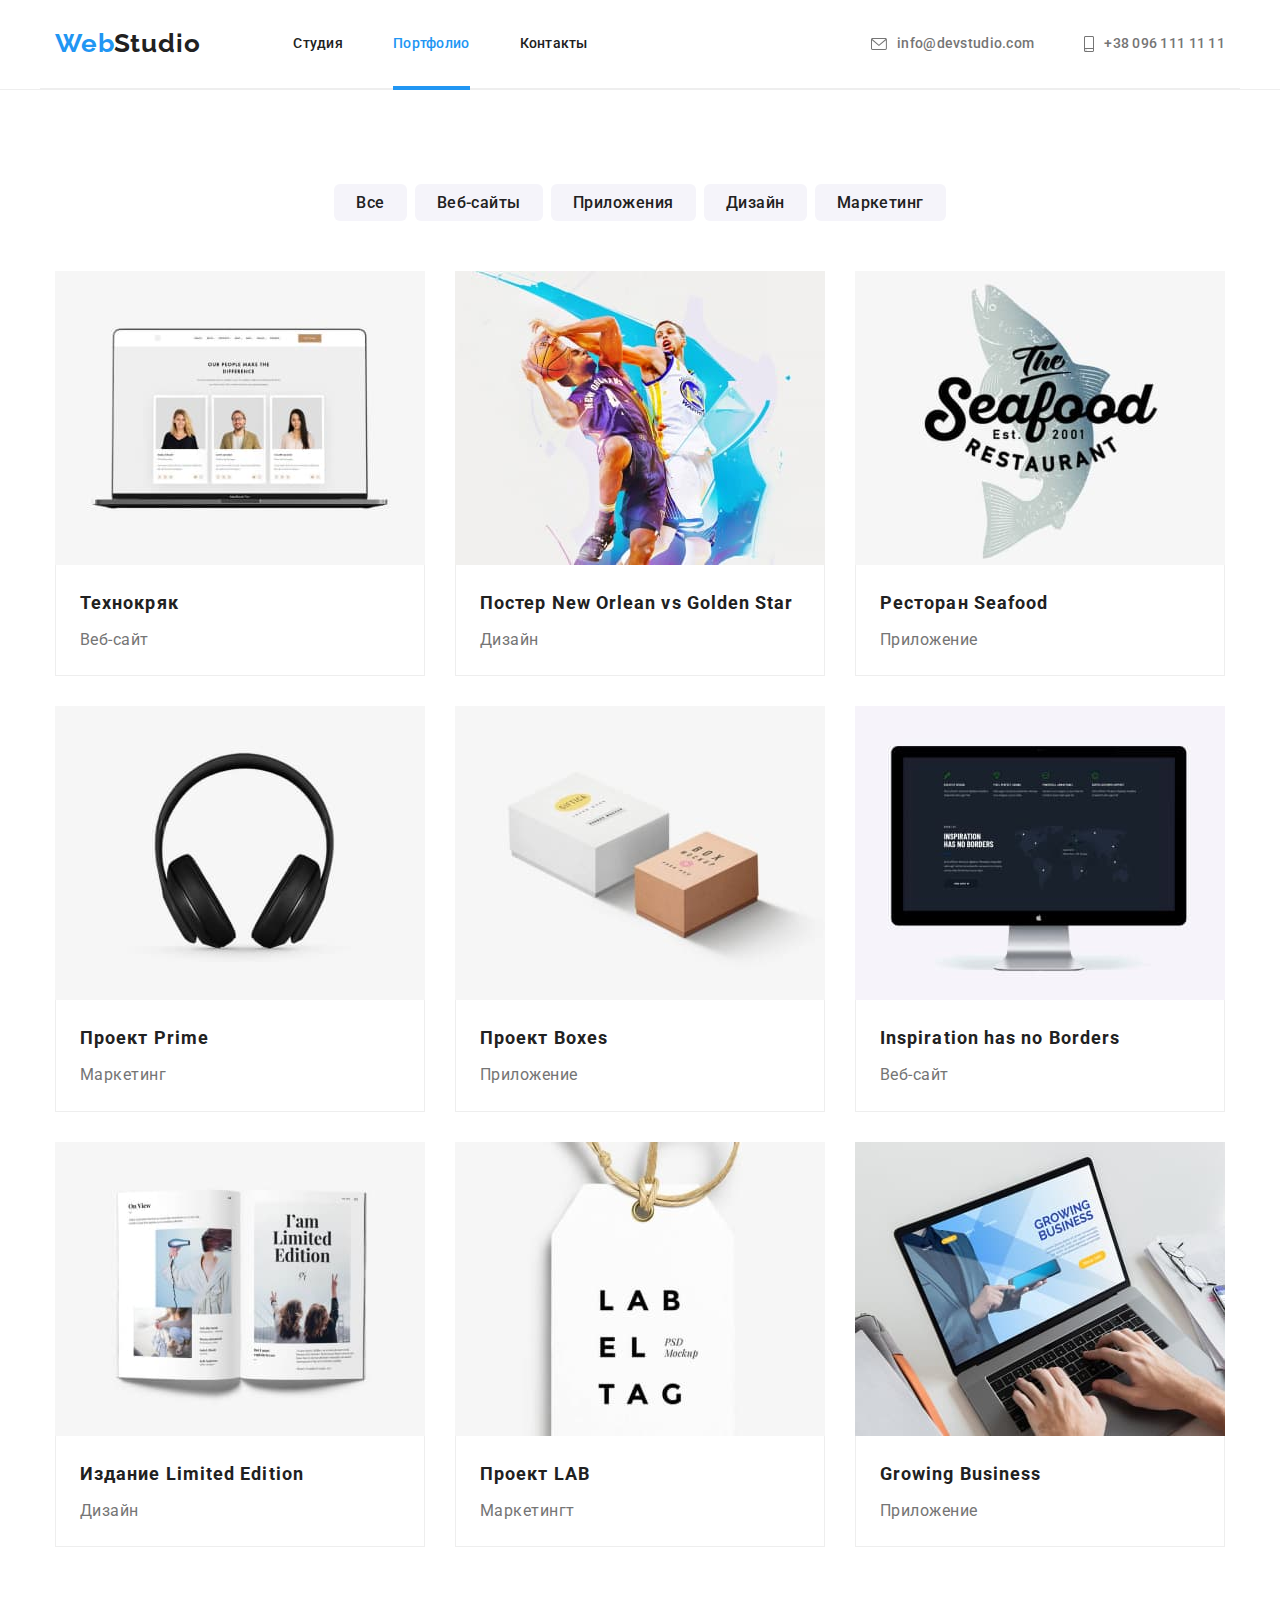
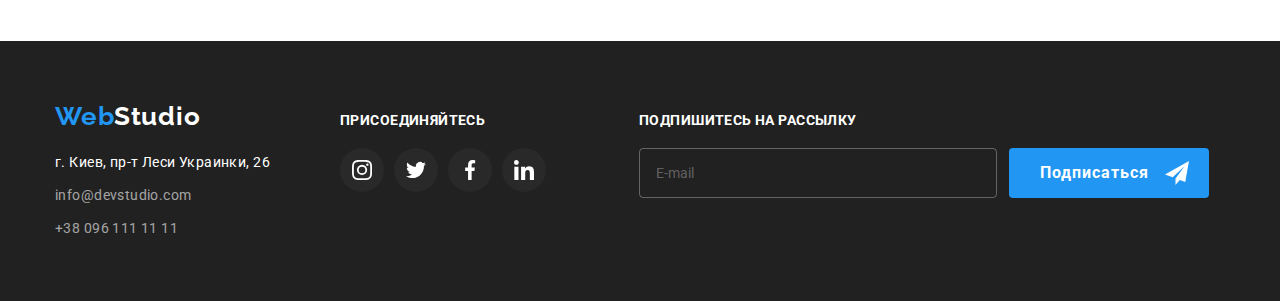
==== portfolio.html @ 161fe7e8 "Копия" ====
<!DOCTYPE html>
<html lang="ru">

<head>
    <meta charset="UTF-8" />
    <meta http-equiv="X-UA-Compatible" content="IE=edge" />
    <meta name="viewport" content="width=device-width, initial-scale=1.0" />
    <title>homework#6</title>
    <link rel="stylesheet"
        href="https://fonts.googleapis.com/css2?family=Raleway:wght@700&family=Roboto:wght@400;500;700;900&display=swap" />
    <link rel="stylesheet"
        href="https://cdnjs.cloudflare.com/ajax/libs/modern-normalize/1.1.0/modern-normalize.min.css" />
    <link rel="stylesheet" href="./css/style.css" />
</head>

<body class="page">
    <!-- Шапка -->
    <header class="header">
        <div class="container header">
            <nav class="site-nav">
                <a class="logo" href="">
                    <span class="logo-accent">Web</span>
                    <span class="logo-black">Studio</span>
                </a>

                <ul class="link-list">
                    <li><a class="link" href="./index.html">Студия</a></li>
                    <li>
                        <a id="portfolio" class="link" href="./portfolio.html">Портфолио</a>
                    </li>
                    <li><a class="link" href="./index.html">Контакты</a></li>
                </ul>
            </nav>
            <ul class="contact">
                <li>
                    <a class="contact-link icon-envelope" href="mailto:info@devstudio.com">
                        <svg class="envelope">
                            <use href="./images/icons.svg#envelope"></use>
                        </svg>
                        <span>info@devstudio.com</span></a>
                </li>
                <li>
                    <a class="contact-link icon-smartphone" href="tel:+380961111111">
                        <svg class="smartphone">
                            <use href="./images/icons.svg#smartphone"></use>
                        </svg>
                        <span>+38 096 111 11 11</span></a>
                </li>
            </ul>
        </div>
    </header>

    <main>
        <section class="section-project">
            <div class="container">
                <h1 class="section-title hidden">Фильтр</h1>
                <ul class="buttons-filter">
                    <li>
                        <button class="buttons" type="button">Все</button>
                    </li>
                    <li>
                        <button class="buttons" type="button">Веб-сайты</button>
                    </li>
                    <li>
                        <button class="buttons" type="button">Приложения</button>
                    </li>
                    <li>
                        <button class="buttons" type="button">Дизайн</button>
                    </li>
                    <li>
                        <button class="buttons" type="button">Маркетинг</button>
                    </li>
                </ul>

                <h1 class="section-title hidden">Наши работы</h1>
                <ul class="project-list">
                    <li class="project-card">
                        <a class="project-link" href="./index.html">
                            <div class="project-description">
                                <img src="./images/portfolio1.jpg" alt="Ноутбук с загруженным веб-сайтом" width="370"
                                    height="294" />
                                <p class="description">
                                    Ресурс предлагает комплексные предложения с разным уровнем
                                    функционала и сервисов. Все это позволит посетителю получить
                                    исчерпывающие сведения о компании или частном лице.
                                </p>
                            </div>
                            <div class="text-box">
                                <h2 class="project-name">Технокряк</h2>
                                <p class="project-direction">Веб-сайт</p>
                            </div>
                        </a>
                    </li>
                    <li class="project-card">
                        <a class="project-link" href="./index.html">
                            <div class="project-description">
                                <img src="./images/portfolio2.jpg" alt="Ноутбук с загруженным веб-сайтом" width="370"
                                    height="294" />
                                <p class="description">
                                    Ресурс предлагает комплексные предложения с разным уровнем
                                    функционала и сервисов. Все это позволит посетителю получить
                                    исчерпывающие сведения о компании или частном лице.
                                </p>
                            </div>
                            <div class="text-box">
                                <h2 class="project-name">Постер New Orlean vs Golden Star</h2>
                                <p class="project-direction">Дизайн</p>
                            </div>
                        </a>
                    </li>
                    <li class="project-card">
                        <a class="project-link" href="./index.html">
                            <div class="project-description">
                                <img src="./images/portfolio3.jpg" alt="Ноутбук с загруженным веб-сайтом" width="370"
                                    height="294" />
                                <p class="description">
                                    Ресурс предлагает комплексные предложения с разным уровнем
                                    функционала и сервисов. Все это позволит посетителю получить
                                    исчерпывающие сведения о компании или частном лице.
                                </p>
                            </div>
                            <div class="text-box">
                                <h2 class="project-name">Ресторан Seafood</h2>
                                <p class="project-direction">Приложение</p>
                            </div>
                        </a>
                    </li>
                    <li class="project-card">
                        <a class="project-link" href="./index.html">
                            <div class="project-description">
                                <img src="./images/portfolio4.jpg" alt="Ноутбук с загруженным веб-сайтом" width="370"
                                    height="294" />
                                <p class="description">
                                    Ресурс предлагает комплексные предложения с разным уровнем
                                    функционала и сервисов. Все это позволит посетителю получить
                                    исчерпывающие сведения о компании или частном лице.
                                </p>
                            </div>
                            <div class="text-box">
                                <h2 class="project-name">Проект Prime</h2>
                                <p class="project-direction">Маркетинг</p>
                            </div>
                        </a>
                    </li>
                    <li class="project-card">
                        <a class="project-link" href="./index.html">
                            <div class="project-description">
                                <img src="./images/portfolio5.jpg" alt="Ноутбук с загруженным веб-сайтом" width="370"
                                    height="294" />
                                <p class="description">
                                    Ресурс предлагает комплексные предложения с разным уровнем
                                    функционала и сервисов. Все это позволит посетителю получить
                                    исчерпывающие сведения о компании или частном лице.
                                </p>
                            </div>
                            <div class="text-box">
                                <h2 class="project-name">Проект Boxes</h2>
                                <p class="project-direction">Приложение</p>
                            </div>
                        </a>
                    </li>
                    <li class="project-card">
                        <a class="project-link" href="./index.html">
                            <div class="project-description">
                                <img src="./images/portfolio6.jpg" alt="Ноутбук с загруженным веб-сайтом" width="370"
                                    height="294" />
                                <p class="description">
                                    Ресурс предлагает комплексные предложения с разным уровнем
                                    функционала и сервисов. Все это позволит посетителю получить
                                    исчерпывающие сведения о компании или частном лице.
                                </p>
                            </div>
                            <div class="text-box">
                                <h2 class="project-name">Inspiration has no Borders</h2>
                                <p class="project-direction">Веб-сайт</p>
                            </div>
                        </a>
                    </li>
                    <li class="project-card">
                        <a class="project-link" href="./index.html">
                            <div class="project-description">
                                <img src="./images/portfolio7.jpg" alt="Ноутбук с загруженным веб-сайтом" width="370"
                                    height="294" />
                                <p class="description">
                                    Ресурс предлагает комплексные предложения с разным уровнем
                                    функционала и сервисов. Все это позволит посетителю получить
                                    исчерпывающие сведения о компании или частном лице.
                                </p>
                            </div>
                            <div class="text-box">
                                <h2 class="project-name">Издание Limited Edition</h2>
                                <p class="project-direction">Дизайн</p>
                            </div>
                        </a>
                    </li>
                    <li class="project-card">
                        <a class="project-link" href="./index.html">
                            <div class="project-description">
                                <img src="./images/portfolio8.jpg" alt="Ноутбук с загруженным веб-сайтом" width="370"
                                    height="294" />
                                <p class="description">
                                    Ресурс предлагает комплексные предложения с разным уровнем
                                    функционала и сервисов. Все это позволит посетителю получить
                                    исчерпывающие сведения о компании или частном лице.
                                </p>
                            </div>
                            <div class="text-box">
                                <h2 class="project-name">Проект LAB</h2>
                                <p class="project-direction">Маркетингт</p>
                            </div>
                        </a>
                    </li>
                    <li class="project-card">
                        <a class="project-link" href="./index.html">
                            <div class="project-description">
                                <img src="./images/portfolio9.jpg" alt="Ноутбук с загруженным веб-сайтом" width="370"
                                    height="294" />
                                <p class="description">
                                    Ресурс предлагает комплексные предложения с разным уровнем
                                    функционала и сервисов. Все это позволит посетителю получить
                                    исчерпывающие сведения о компании или частном лице.
                                </p>
                            </div>
                            <div class="text-box">
                                <h2 class="project-name">Growing Business</h2>
                                <p class="project-direction">Приложение</p>
                            </div>
                        </a>
                    </li>
                </ul>
            </div>
        </section>
    </main>

    <!-- Footer -->
    <footer class="page-footer">
        <div class="container footer">
            <div class="address-footer">
                <a class="logo-footer" href="">
                    <span class="logo-accent">Web</span>
                    <span class="logo-white">Studio</span>
                </a>

                <address>
                    <ul class="adress-list">
                        <li>
                            <a class="text-info" href="" rel="noopener noreferrer" target="_blank">г. Киев, пр-т Леси
                                Украинки, 26</a>
                        </li>
                        <li>
                            <a class="info" href="mailto:info@devstudio.com">info@devstudio.com</a>
                        </li>
                        <li>
                            <a class="info" href="tel:+380961111111">+38 096 111 11 11</a>
                        </li>
                    </ul>
                </address>
            </div>

            <div class="social-footer">
                <h3 class="title">ПРИСОЕДИНЯЙТЕСЬ</h3>
                <ul class="social-links">
                    <li>
                        <a class="link-icon" href="">
                            <svg class="instagram-footer" width="20px" height="20px">
                                <use href="./images/icons.svg#instagram"></use>
                            </svg>
                        </a>
                    </li>
                    <li>
                        <a class="link-icon" href="">
                            <svg class="twitter-footer" width="20px" height="20px">
                                <use href="./images/icons.svg#twitter"></use>
                            </svg>
                        </a>
                    </li>
                    <li>
                        <a class="link-icon" href="">
                            <svg class="facebook-footer" width="20px" height="20px">
                                <use href="./images/icons.svg#facebook"></use>
                            </svg>
                        </a>
                    </li>
                    <li>
                        <a class="link-icon" href="">
                            <svg class="linkedin-footer" width="20px" height="20px">
                                <use href="./images/icons.svg#linkedin"></use>
                            </svg>
                        </a>
                    </li>
                </ul>
            </div>
            <form class="subscribe">
                <p class="title">ПОДПИШИТЕСЬ НА РАССЫЛКУ</p>
                <div class="subscribe-field" role="group">
                    <input class="subscribe-email" type="email" name="subscribe" placeholder="E-mail" />
                    <button class="send" type="submit">
                        <span class="send-text">Подписаться</span>
                        <svg class="send-icon" width="24px" height="24px">
                            <use href="./images/icons.svg#icon-send"></use>
                        </svg>
                    </button>
                </div>
            </form>
        </div>
    </footer>
</body>

</html>
---- css/style.css ----
:root {
    --title-text-color: #212121;
    --primari-text-color: #757575;
    --primari-white-color: #ffffff;
    --accent-color: #2196f3;
    --header-bgrcolor: #ececec;
    --hero-bgrcolor: #2f303a;
    --staff-bdrcolor: #f5f4fa;
    --contact-footer: #ffffff99;
    --bg-icon-footer: #ffffff0a;
    --hover-button: #188ce8;
    --border-box: #eeeeee;
    --bg-icon: #afb1b8;
    --bg-overflay: #2196f3e5;
    --form-color: #75757580;
    --modal__input--br: #21212133;
    --br-email-footer: #ffffff4d;
    --timing-function: cubic-bezier(0.4, 0, 0.2, 1);
}

.page {
    background-color: var(--primari-white-color);
    color: var(--primari-text-color);

    font-family: Roboto, sans-serif;
    font-weight: 400;
    font-size: 14px;
    line-height: 1.17;
    letter-spacing: 0.03em;
}

ul {
    list-style: none;
    padding-left: 0px;
    margin-top: 0px;
    margin-bottom: 0px;
}

p {
    margin-top: 0px;
    margin-bottom: 0px;
}

img {
    display: block;
}

/* Header */
.header {
    border-bottom: 1px solid var(--border-box);
}

.container {
    width: 1200px;
    padding-left: 15px;
    padding-right: 15px;
    margin-left: auto;
    margin-right: auto;
}

/* Site-nav */
.logo-accent {
    margin-right: -4px;
    color: var(--accent-color);
}

.logo-black {
    color: var(--title-text-color);
}

.logo-white {
    color: var(--primari-white-color);
}

.logo-accent,
.logo-black,
.logo-white {
    font-family: Raleway, sans-serif;
    font-weight: 700;
    font-size: 26px;
    line-height: 1.17;
    letter-spacing: 0.03em;
}

.logo {
    display: inline-block;
}

.container.header {
    display: flex;
    align-items: center;
}

.site-nav {
    display: flex;
    align-items: center;
}

.link-list,
.contact {
    display: flex;
    margin: 0px;
    padding: 0px;
}

.link-list {
    margin-left: 93px;
}

.link-list .link,
.contact .contact-link {
    display: inline-flex;
    padding-top: 32px;
    padding-bottom: 32px;
}

.link-list .link {
    color: var(--title-text-color);

    transition: color 250ms var(--timing-function);
}

.link-list li+li {
    margin-left: 50px;
}

.link-list .link:hover,
.link-list .link:focus {
    color: var(--accent-color);
}

.link {
    position: relative;
}

.link::after {
    content: "";

    position: absolute;
    left: 0px;
    bottom: -2px;

    display: block;
    width: 100%;
    height: 4px;
    background-color: var(--accent-color);
    opacity: 0;
}

#studio {
    color: var(--accent-color);
}

#studio::after {
    opacity: 1;
}

#portfolio {
    color: var(--accent-color);
}

#portfolio::after {
    opacity: 1;
}

/* Contact */

.site-nav,
.contact {
    font-weight: 500;
    font-size: 14px;
    line-height: 1.7;
    letter-spacing: 0.02em;
}

.contact li+li {
    margin-left: 50px;
}

.contact {
    margin-left: auto;
}

.contact-link {
    display: inline-flex;
    align-items: center;
    color: var(--primari-text-color);

    transition: color 250ms var(--timing-function);
}

.contact-link:hover,
.contact-link:focus {
    color: var(--accent-color);
}

.envelope {
    width: 16px;
    height: 12px;
    margin-right: 10px;
    fill: var(--primari-text-color);

    transition: fill 250ms var(--timing-function);
}

.icon-envelope:hover .envelope,
.icon-envelope:focus .envelope {
    fill: var(--accent-color);
}

.smartphone {
    width: 10px;
    height: 16px;
    margin-right: 10px;
    fill: var(--primari-text-color);

    transition: fill 250ms var(--timing-function);
}

.icon-smartphone:hover .smartphone,
.icon-smartphone:focus .smartphone {
    fill: var(--accent-color);
}

a {
    text-decoration: none;
}

/* Hero */
.hero {
    padding-top: 200px;
    padding-bottom: 200px;
    text-align: center;
    margin-left: auto;
    margin-right: auto;
    max-width: 1600px;
    background-image: linear-gradient(to right,
            rgba(47, 48, 58, 0.4),
            rgba(47, 48, 58, 0.4)),
        url(../images/hero-icon.jpg);
    background-color: var(--hero-bgrcolor);
}

.hero-title {
    color: var(--primari-white-color);
    font-weight: 900;
    font-size: 44px;
    line-height: 1.37;
    letter-spacing: 0.06em;
    width: 696px;
    margin: 0px auto 30px auto;
}

.button {
    width: 200px;
    height: 50px;

    color: var(--primari-white-color);
    background-color: var(--accent-color);

    font-weight: 700;
    font-size: 16px;
    line-height: 1.88;
    letter-spacing: 0.06em;
    cursor: pointer;
    text-align: center;

    transition: background-color 2500ms var(--timing-function);
}

.button:hover,
.button:focus {
    background-color: var(--hover-button);
}

/* Section */
.work-list {
    padding-left: 0px;
}

h2 {
    font-weight: 700;
    font-size: 36px;
    text-align: center;
}

/* Features */
.section.features,
.section-project {
    padding-top: 94px;
    padding-bottom: 94px;
}

.section-title {
    color: var(--title-text-color);
    margin-top: 0px;
    margin-bottom: 50px;
    text-align: center;
}

.section-title.hidden {
    position: absolute;
    width: 1px;
    height: 1px;
    margin: -1px;
    border: 0;
    padding: 0;
    white-space: nowrap;
    clip-path: inset(100%);
    clip: rect(0 0 0 0);
    overflow: hidden;
}

.features-list {
    display: flex;
    margin-top: 0px;
}

.features-list li {
    width: 270px;
}

.features-list li:not(:nth-last-child(1)) {
    margin-right: 30px;
}

.features-list .title {
    color: var(--title-text-color);
    font-size: 14px;
    font-weight: 700;
    margin-top: 0px;
    margin-bottom: 10px;
}

.features-list p {
    line-height: 1.71;
}

.features-icons {
    display: inline-flex;
    justify-content: center;
    align-items: center;
    width: 270px;
    height: 120px;
    margin-bottom: 30px;
    border: none;
    background-color: var(--staff-bdrcolor);
}

/* Work */
.section.work {
    padding-bottom: 94px;
}

.work-list li {
    display: inline-block;
    margin-right: -3px;
}

.work-list li+li {
    margin-left: 30px;
}

.work-box {
    position: relative;
}

.work-text {
    position: absolute;
    bottom: 0;
    display: flex;
    justify-content: center;
    align-items: center;
    width: 100%;
    height: 70px;

    font-weight: 700;
    color: var(--primari-white-color);
    background: #2f303acc;
}

/* Staff */
.section.staff {
    padding-top: 94px;
    padding-bottom: 94px;

    background-color: var(--staff-bdrcolor);
}

.staff-name {
    display: flex;
    padding-left: 0px;
    margin-top: 0px;
    margin-bottom: 0px;
}

.staff-persons {
    background-color: var(--primari-white-color);
    box-shadow: 0px 1px 3px #00000033, 0px 1px 1px #00000024,
        0px 2px 1px #0000001f;
}

.staff-persons:not(:first-child) {
    margin-left: 30px;
}

.staff-box {
    padding: 30px 32px;
}

.staff-box .name {
    color: var(--title-text-color);
    font-weight: 500;
    font-size: 16px;
    margin-top: 0px;
    margin-bottom: 10px;
    text-align: center;
}

.staff-name .position {
    font-size: 16px;
    text-align: center;
    margin-bottom: 16px;
}

.social-team {
    display: inline-flex;
    justify-content: center;
}

.social-team li+li {
    margin-left: 10px;
}

.person-link {
    display: inline-flex;
    justify-content: center;
    align-items: center;
    width: 44px;
    height: 44px;
    background-color: var(--primari-white-color);
    border-radius: 50%;

    transition: background-color 250ms var(--timing-function);
}

.person-link:hover,
.person-link:focus {
    background-color: var(--accent-color);
}

.instagram,
.twitter,
.facebook,
.linkedin {
    fill: var(--bg-icon);
    transition: fill 250ms var(--timing-function);
}

.person-link:hover .instagram,
.person-link:focus .instagram,
.person-link:hover .twitter,
.person-link:focus .twitter,
.person-link:hover .facebook,
.person-link:focus .facebook,
.person-link:hover .linkedin,
.person-link:focus .linkedin {
    fill: var(--primari-white-color);
}

/* Clients */
.section.clients {
    padding: 94px 0px;
}

.clients-icons li+li {
    margin-left: 30px;
}

.clients-icons li {
    display: inline-flex;
}

.client-link {
    display: flex;
    justify-content: center;
    align-items: center;
    width: 170px;
    height: 92px;
    border: 1px solid var(--bg-icon);
    margin-right: -4px;
    border-radius: 4px;

    transition: border 250ms var(--timing-function);
}

.client-link:hover,
.client-link:focus {
    border: 1px solid var(--accent-color);
}

.logo {
    fill: var(--bg-icon);

    transition: fill 250ms var(--timing-function);
}

.client-link:hover .logo,
.client-link:focus .logo {
    fill: var(--accent-color);
}

/* Footer */

.page-footer {
    padding-top: 60px;
    padding-bottom: 60px;

    background-color: var(--title-text-color);
}

.container.footer {
    display: flex;
    align-items: baseline;
}

.logo-footer {
    display: block;
    margin-bottom: 20px;
}

.adress-list {
    padding-left: 0px;
}

.adress-list li+li {
    margin-top: 9px;
}

.adress-list .text-info {
    color: var(--primari-white-color);
    font-style: normal;
    line-height: 1.71;
}

.adress-list .info {
    color: var(--contact-footer);
    font-style: normal;
    line-height: 1.71;

    transition: color 250ms var(--timing-function);
}

.adress-list .info:hover,
.adress-list .info:focus {
    color: var(--accent-color);
}

.social-footer .title {
    color: var(--primari-white-color);
    font-weight: 700;
    font-size: 14px;
    margin-top: 0px;
    margin-bottom: 20px;
}

.social-footer {
    margin-left: 70px;
}

.social-links {
    display: inline-flex;
    justify-content: center;
}

.social-links li+li {
    margin-left: 10px;
}

.link-icon {
    display: inline-flex;
    justify-content: center;
    align-items: center;
    width: 44px;
    height: 44px;
    background-color: var(--bg-icon-footer);
    border-radius: 50%;

    transition: background-color 250ms var(--timing-function);
}

.link-icon:hover,
.link-icon:focus {
    background-color: var(--accent-color);
}

.instagram-footer,
.twitter-footer,
.facebook-footer,
.linkedin-footer {
    fill: var(--primari-white-color);
}

/* Subscribe-footer */
.subscribe {
    display: block;
    width: 570px;
    height: 86px;
    margin-left: 93px;
}

.subscribe .title {
    margin-bottom: 20px;

    color: var(--primari-white-color);
    font-weight: 700;
}

.subscribe-field {
    display: inline-flex;
}

.subscribe-label {
    display: inline-flex;
}

.subscribe-email {
    width: 358px;
    height: 50px;
    padding-left: 16px;

    color: var(--br-email-footer);
    border: 1px solid var(--br-email-footer);
    background-color: transparent;
    border-radius: 4px;
    transition: border 250ms var(--timing-function),
        color 250ms var(--timing-function);
}

.subscribe-email:focus {
    outline: none;
    color: var(--primari-white-color);
    border: 1px solid var(--accent-color);
}

.subscribe-email:-webkit-autofill {
    border: 1px solid var(--br-email-footer);
    -webkit-text-fill-color: var(--br-email-footer);
    -webkit-box-shadow: 0 0 0px 1000px #212121 inset;
    transition: background-color 5000s ease-in-out 0s;
}

.subscribe-email:-webkit-autofill:focus {
    border: 1px solid var(--accent-color);
    -webkit-text-fill-color: var(--primari-white-color);
    caret-color: var(--primari-white-color);
}

.subscribe-email::placeholder {
    color: var(--br-email-footer);
    transition: color 250ms var(--timing-function);
}

.subscribe-email:focus::placeholder {
    color: var(--accent-color);
}

.send {
    position: relative;
    width: 200px;
    height: 50px;
    margin-left: 12px;
    background-color: var(--accent-color);
    border: 2px solid transparent;
    border-radius: 4px;
    transition: border 250ms var(--timing-function);
}

.send:focus {
    outline: none;
    border: 2px solid var(--br-email-footer);
}

.send-text {
    position: absolute;
    top: 50%;
    left: 29px;
    transform: translateY(-50%);
    color: var(--primari-white-color);
    font-weight: 700;
    font-size: 16px;
    line-height: 1.88;
    letter-spacing: 0.06em;
}

.send-icon {
    position: absolute;
    right: 18px;
    top: 50%;
    transform: translateY(-50%);
    margin-left: 10px;
}

/* PORTFOLIO */
/* Filter */

.filter {
    width: 611px;
    height: 54px;
    margin: 94px auto 34px;
}

.project {
    margin-bottom: 94px;
}

.buttons-filter {
    margin: 0px auto 50px;
    display: flex;
    justify-content: center;
}

.buttons-filter li+li {
    margin-left: 8px;
}

.buttons {
    padding: 6px 22px;
    border-radius: 6px;

    color: var(--title-text-color);
    background-color: var(--staff-bdrcolor);
    box-shadow: none;
    font-weight: 500;
    font-size: 16px;
    line-height: 1.6;
    letter-spacing: 0.03em;
    cursor: pointer;
    text-align: center;
    border: none;

    transition: color 250ms var(--timing-function),
        background-color 250ms var(--timing-function),
        box-shadow 250ms var(--timing-function);
}

.buttons:hover,
.buttons:focus {
    color: var(--primari-white-color);
    background-color: var(--accent-color);
    box-shadow: 0px 2px 2px 0px #0000001f, 0px 1px 2px 0px #00000014,
        0px 3px 1px 0px #0000001a;
}

/* Project */
.text-box {
    padding: 20px 24px;
    border-right: 1px solid var(--border-box);
    border-bottom: 1px solid var(--border-box);
    border-left: 1px solid var(--border-box);
}

.project-name {
    color: var(--title-text-color);
    font-weight: 700;
    font-size: 18px;
    line-height: 2;
    vertical-align: top;
    text-align: left;
    letter-spacing: 0.06em;
    margin-top: 0px;
    margin-bottom: 4px;
}

.project-direction {
    font-size: 16px;
    line-height: 1.88;
    text-align: left;
    vertical-align: top;
    letter-spacing: 0.03em;

    color: var(--primari-text-color);
}

.project-list {
    display: flex;
    flex-wrap: wrap;
}

.project-list li:not(:nth-of-type(3n)) {
    margin-right: 30px;
}

.project-list li:not(:nth-last-child(-n + 3)) {
    margin-bottom: 30px;
}

.project-link {
    display: block;
    box-shadow: none;
    transition: box-shadow 250ms var(--timing-function);
}

.project-link:hover,
.project-link:focus {
    box-shadow: 1px 4px 6px 0px #00000029, 0px 4px 4px 0px #0000000f,
        0px 1px 1px 0px #0000001f;
}

/* Overflay */
.project-description {
    position: relative;
    overflow: hidden;
}

.project-description::before {
    content: "";
    position: absolute;
    width: 100%;
    height: 100%;

    transform: translateY(100%);
    transition: transform 250ms var(--timing-function);

    background-color: var(--bg-overflay);
}

.project-link:hover .project-description::before,
.project-link:focus .project-description::before {
    transform: translateY(0);
}

.description {
    position: absolute;
    top: 50%;
    left: 50%;
    transform: translate(-50%, 100%);
    transition: transform 250ms var(--timing-function);

    width: 322px;
    font-size: 18px;
    line-height: 1.56em;
    color: var(--primari-white-color);
}

.project-link:hover .description,
.project-link:focus .description {
    transform: translate(-50%, -50%);
}

/* Modal window */
.backdrop {
    position: fixed;
    top: 0;
    left: 0;
    width: 100%;
    height: 100%;

    background-color: rgba(0, 0, 0, 0.2);
    opacity: 1;
    transition: opacity 250ms var(--timing-function);
}

.backdrop.is-hidden {
    opacity: 0;
    pointer-events: none;
}

.backdrop.is-hidden .modal {
    transform: translate(-50%, -50%) scale(1.1);
}

.modal {
    position: absolute;
    top: 50%;
    left: 50%;
    transform: translate(-50%, -50%) scale(1);
    transition: transform 250ms var(--timing-function),
        scale 250ms var(--timing-function);

    width: 528px;
    height: 581px;

    background-color: #fff;
}

.button-close {
    position: absolute;
    top: 0;
    right: 0;
    width: 30px;
    height: 30px;
    margin-top: 8px;
    margin-right: 8px;
    border: none;
    background-color: #ffffff00;
    fill: var(--title-text-color);
    transition: fill 250ms var(--timing-function);
}

.button-close svg {
    position: absolute;
    bottom: 0;
    left: 0;
}

.button-close:hover {
    fill: var(--accent-color);
}

.form-modal {
    display: block;
    width: 100%;
    height: calc(100%-30px);
    padding: 40px 40px 120px 40px;
}

.title-modal {
    width: 448px;
    margin: 0px 0px 12px 0px;

    font-weight: 700;
    font-size: 20px;
    line-height: 1.15;
    letter-spacing: 0.03em;
    color: var(--title-text-color);
}

.form-label {
    position: relative;
    display: block;
    width: 448px;
    height: 58px;
    margin-bottom: 10px;
}

.form-text {
    position: absolute;
    top: 0;
    left: 0;
    margin-bottom: 10px;

    font-size: 12px;
    letter-spacing: 0.01em;
    text-align: left;
    color: var(--primari-text-color);
}

.form-input {
    position: absolute;
    width: 448px;
    height: 40px;
    left: 0;
    bottom: 0;
    padding-left: 42px;
    border: 1px solid var(--modal__input--br);
    border-radius: 4px;
    color: var(--primari-text-color);
    transition: border 250ms var(--timing-function);
}

.form-input:focus {
    outline: none;
    border: 1px solid var(--accent-color);
}

.form-input:-webkit-autofill {
    border: 1px solid var(--modal__input--br);
    -webkit-text-fill-color: var(--primari-text-color);
    -webkit-box-shadow: 0 0 0px 1000px #fff inset;
    transition: background-color 5000s ease-in-out 0s;
}

.form-input:-webkit-autofill:focus {
    border: 1px solid var(--accent-color);
    caret-color: var(--primari-text-color);
}

.icon-modal {
    position: absolute;
    left: 12px;
    bottom: 11px;
    fill: var(--title-text-color);
    transition: fill 250ms var(--timing-function);
}

.form-input:focus~.icon-modal {
    fill: var(--accent-color);
}

.comment-label {
    position: relative;
    display: block;
    height: 138px;
    width: 448px;
    margin-bottom: 20px;
}

.form-comment {
    position: absolute;
    resize: none;
    left: 0;
    bottom: 0;
    padding: 12px 16px;
    min-width: 448px;
    max-width: 448px;
    max-height: 120px;
    min-height: 120px;
    border: 1px solid #21212133;
    border-radius: 4px;
    transition: border 250ms var(--timing-function);
    color: var(--primari-text-color);
}

.form-comment:focus {
    outline: none;
    border: 1px solid var(--accent-color);
}

.form-comment::placeholder {
    color: var(--form-color);
}

.checkbox-label {
    display: block;
    padding-left: 22px;
    margin-left: 14px;
    line-height: 1.71;
}

.checkbox-input {
    width: 1px;
    height: 1px;
    margin: -1px;
    border: 0;
    padding: 0;
    clip: rect(0 0 0 0);
    overflow: hidden;
}

.checkbox-agreement {
    position: absolute;
    width: 16px;
    height: 15px;
    margin: 4.5px;
    margin-left: -23px;
    border: 2px solid var(--title-text-color);
    border-radius: 4px;
}

.checkbox-input:checked+.checkbox-agreement {
    background-color: var(--accent-color);
    border-color: var(--accent-color);
    background-image: url("data:image/svg+xml;charset=utf8,%3Csvg width='16' height='15' viewBox='0 0 16 15'  xmlns='http://www.w3.org/2000/svg'%3E%3Crect rx='2' fill='none'/%3E%3Cpath d='M3.95703 7.75166L3.88825 7.68604L3.81923 7.75141L2.93123 8.59258L2.85486 8.66492L2.93097 8.73753L6.42671 12.0724L6.49574 12.1382L6.56476 12.0724L10.3169 8.49294L14.069 4.91352L14.1449 4.84116L14.069 4.76881L13.1873 3.92764L13.1183 3.86183L13.0493 3.92761L6.49577 10.1735L3.95703 7.75166Z' fill='white' stroke='white' stroke-width='0.2'/%3E%3C/svg%3E");
    background-size: contain;
    background-origin: border-box;
    transition: box-shadow 250ms var(--timing-function);
}

.checkbox-input:focus+.checkbox-agreement {
    box-shadow: 0 0 0 0.2em var(--bg-icon);
}

.checkbox-condition {
    text-decoration: underline;
    color: var(--accent-color);
    border-radius: 4px;
    transition: box-shadow 250ms var(--timing-function);
}

.checkbox-condition:focus {
    outline: none;
    box-shadow: 0 0 0 0.1em var(--accent-color);
}

.form-button {
    position: absolute;
    bottom: 40px;
    left: 50%;
    transform: translateX(-50%);
    width: 200px;
    height: 50px;

    color: var(--primari-white-color);
    background-color: var(--accent-color);
    font-weight: 700;
    font-size: 16px;
    line-height: 1.88;
    letter-spacing: 0.06em;
    border: none;
    border-radius: 4px;
    transition: box-shadow 250ms var(--timing-function);
}

.form-button:focus {
    outline: none;
    box-shadow: 0 0 0 0.2em var(--bg-icon);
}

/* основной цвет background: #212121; --title-text-color */

/* неактивные контакты, абзац и вторичный  background: #757575; --primari-text-color */

/* основной фон страницы background: #FFFFFF; --primari-white-color */

/* акцент background: #2196F3;--accent-color */
/* ховер героя backgraund: #188CE8; --hover-button */

/* фон бизнеса и футер background: #2F303A; --business-bgrcolor */
/* фон команда background: #F5F4FA; --staff-bdrcolor */

/* контакты в футере background: #FFFFFF99;   rgba(0, 0, 0, 0.6); --contact-footer */
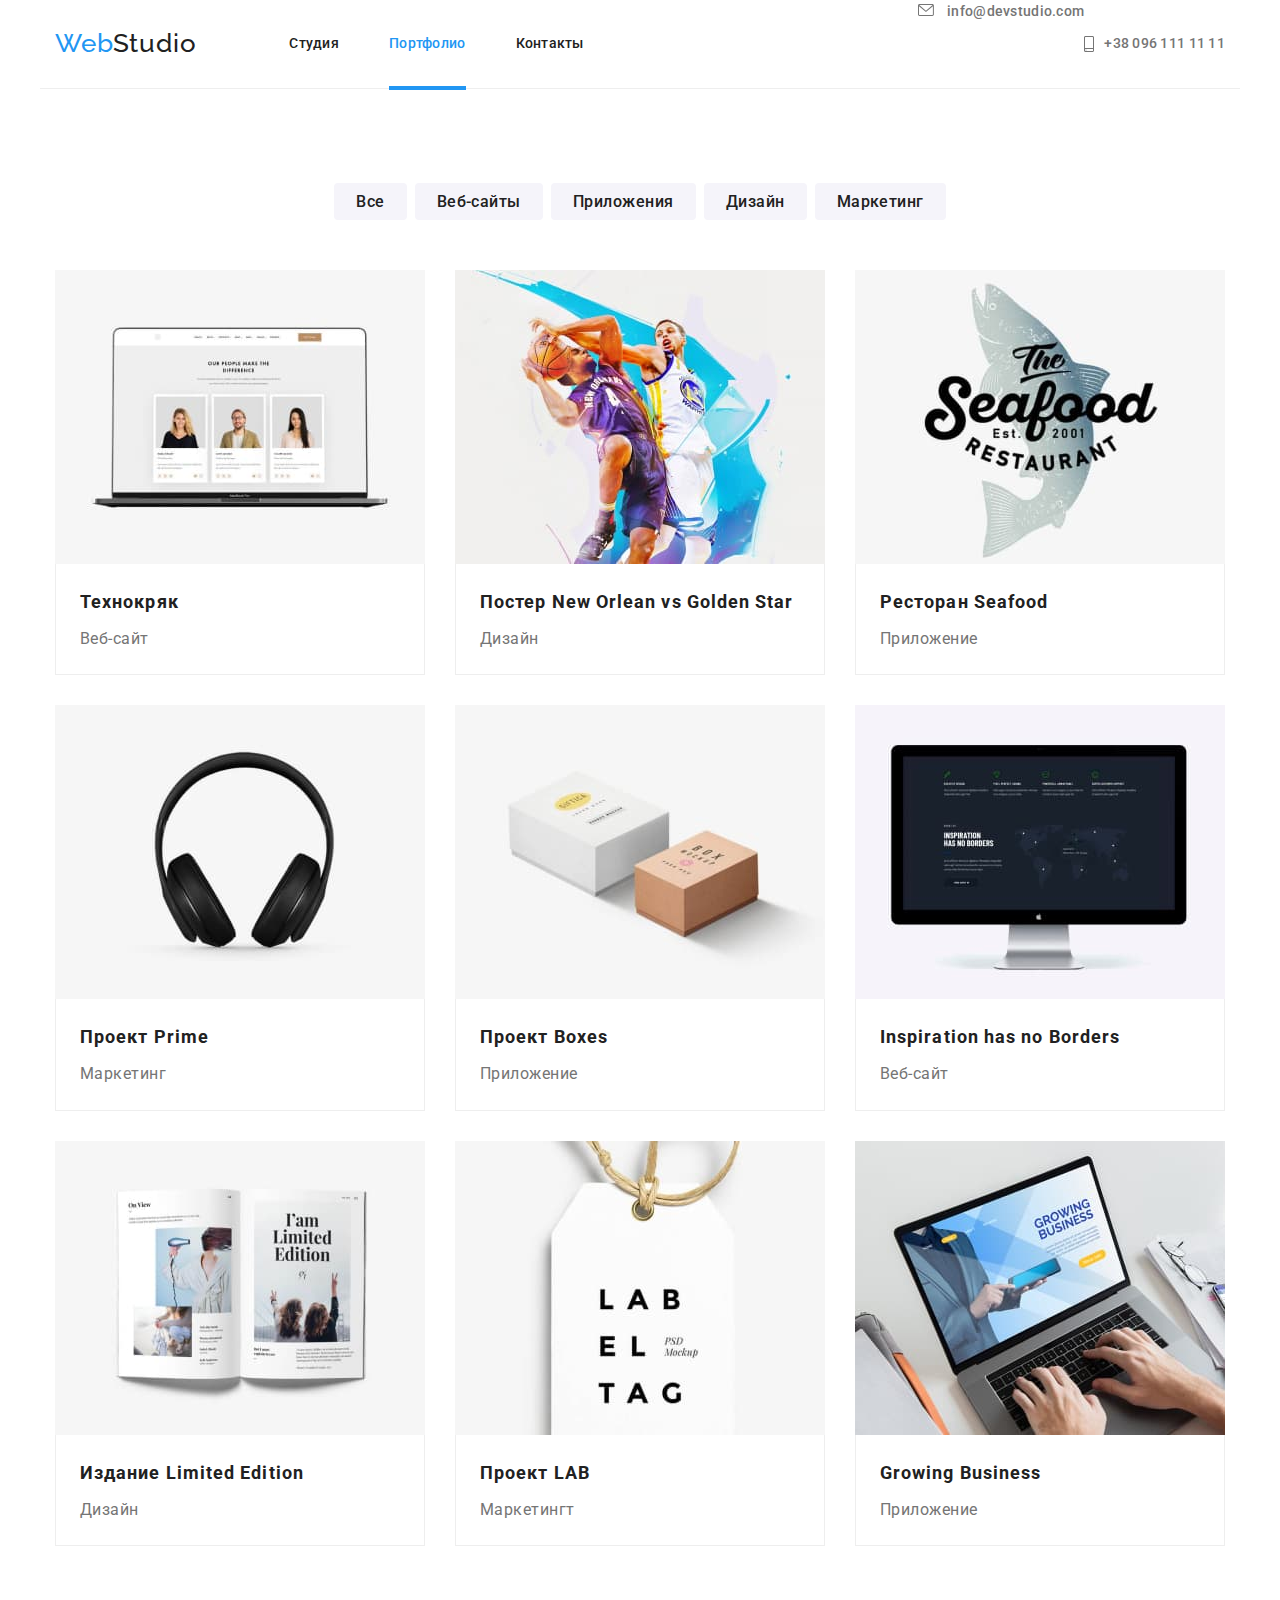
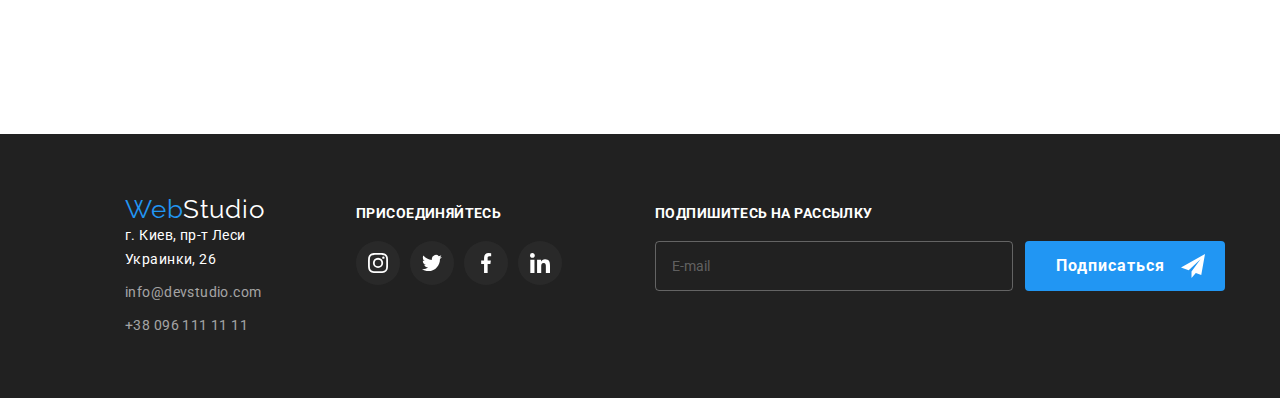
==== commit f7d44308: "Новое" ====
--- a/portfolio.html
+++ b/portfolio.html
@@ -5,225 +5,234 @@
     <meta charset="UTF-8" />
     <meta http-equiv="X-UA-Compatible" content="IE=edge" />
     <meta name="viewport" content="width=device-width, initial-scale=1.0" />
-    <title>homework#6</title>
+    <title>homework#7</title>
     <link rel="stylesheet"
         href="https://fonts.googleapis.com/css2?family=Raleway:wght@700&family=Roboto:wght@400;500;700;900&display=swap" />
     <link rel="stylesheet"
         href="https://cdnjs.cloudflare.com/ajax/libs/modern-normalize/1.1.0/modern-normalize.min.css" />
-    <link rel="stylesheet" href="./css/style.css" />
+    <link rel="stylesheet" href="./css/main.min.css" />
 </head>
 
 <body class="page">
     <!-- Шапка -->
     <header class="header">
-        <div class="container header">
+        <div class="container header__container">
             <nav class="site-nav">
                 <a class="logo" href="">
-                    <span class="logo-accent">Web</span>
-                    <span class="logo-black">Studio</span>
+                    <span class="logo__accent">Web</span>
+                    <span class="logo__dark">Studio</span>
                 </a>
 
-                <ul class="link-list">
-                    <li><a class="link" href="./index.html">Студия</a></li>
-                    <li>
-                        <a id="portfolio" class="link" href="./portfolio.html">Портфолио</a>
-                    </li>
-                    <li><a class="link" href="./index.html">Контакты</a></li>
+                <ul class="site-nav__list">
+                    <li class="site-nav__item">
+                        <a class="site-nav__link" href="./index.html">Студия</a>
+                    </li>
+                    <li class="site-nav__item">
+                        <a class="site-nav__link site-nav__link--current-portfolio"
+                            href="./portfolio.html">Портфолио</a>
+                    </li>
+                    <li class="site-nav__item">
+                        <a class="site-nav__link" href="./index.html">Контакты</a>
+                    </li>
                 </ul>
             </nav>
             <ul class="contact">
-                <li>
-                    <a class="contact-link icon-envelope" href="mailto:info@devstudio.com">
-                        <svg class="envelope">
-                            <use href="./images/icons.svg#envelope"></use>
-                        </svg>
-                        <span>info@devstudio.com</span></a>
+                <li class="contact__item>
+            <a class=" contact__link" href="mailto:info@devstudio.com">
+                    <svg class="contact__icon" width="16px" height="12px">
+                        <use href="./images/icons.svg#envelope"></use>
+                    </svg>
+                    info@devstudio.com
+                    </a>
                 </li>
-                <li>
-                    <a class="contact-link icon-smartphone" href="tel:+380961111111">
-                        <svg class="smartphone">
+                <li class="contact__item">
+                    <a class="contact__link" href="tel:+380961111111">
+                        <svg class="contact__icon" width="10px" height="16px">
                             <use href="./images/icons.svg#smartphone"></use>
                         </svg>
-                        <span>+38 096 111 11 11</span></a>
+                        +38 096 111 11 11
+                    </a>
                 </li>
             </ul>
         </div>
     </header>
 
     <main>
-        <section class="section-project">
+        <section class="project">
             <div class="container">
-                <h1 class="section-title hidden">Фильтр</h1>
-                <ul class="buttons-filter">
-                    <li>
-                        <button class="buttons" type="button">Все</button>
-                    </li>
-                    <li>
-                        <button class="buttons" type="button">Веб-сайты</button>
-                    </li>
-                    <li>
-                        <button class="buttons" type="button">Приложения</button>
-                    </li>
-                    <li>
-                        <button class="buttons" type="button">Дизайн</button>
-                    </li>
-                    <li>
-                        <button class="buttons" type="button">Маркетинг</button>
+                <h1 class="project__title project__title--hidden">Фильтр</h1>
+                <ul class="btn">
+                    <li>
+                        <button class="btn__filter" type="button">Все</button>
+                    </li>
+                    <li>
+                        <button class="btn__filter" type="button">Веб-сайты</button>
+                    </li>
+                    <li>
+                        <button class="btn__filter" type="button">Приложения</button>
+                    </li>
+                    <li>
+                        <button class="btn__filter" type="button">Дизайн</button>
+                    </li>
+                    <li>
+                        <button class="btn__filter" type="button">Маркетинг</button>
                     </li>
                 </ul>
 
-                <h1 class="section-title hidden">Наши работы</h1>
-                <ul class="project-list">
-                    <li class="project-card">
-                        <a class="project-link" href="./index.html">
-                            <div class="project-description">
+                <h1 class="project__title project__title--hidden">Наши работы</h1>
+                <ul class="project__list">
+                    <li class="project__card">
+                        <a class="project__link" href="./index.html">
+                            <div class="project__description">
                                 <img src="./images/portfolio1.jpg" alt="Ноутбук с загруженным веб-сайтом" width="370"
                                     height="294" />
-                                <p class="description">
-                                    Ресурс предлагает комплексные предложения с разным уровнем
-                                    функционала и сервисов. Все это позволит посетителю получить
-                                    исчерпывающие сведения о компании или частном лице.
-                                </p>
-                            </div>
-                            <div class="text-box">
-                                <h2 class="project-name">Технокряк</h2>
-                                <p class="project-direction">Веб-сайт</p>
-                            </div>
-                        </a>
-                    </li>
-                    <li class="project-card">
-                        <a class="project-link" href="./index.html">
-                            <div class="project-description">
+                                <p class="project__text">
+                                    Ресурс предлагает комплексные предложения с разным уровнем
+                                    функционала и сервисов. Все это позволит посетителю получить
+                                    исчерпывающие сведения о компании или частном лице.
+                                </p>
+                            </div>
+                            <div class="project__box">
+                                <h2 class="project__name">Технокряк</h2>
+                                <p class="project__direction">Веб-сайт</p>
+                            </div>
+                        </a>
+                    </li>
+                    <li class="project__card">
+                        <a class="project__link" href="./index.html">
+                            <div class="project__description">
                                 <img src="./images/portfolio2.jpg" alt="Ноутбук с загруженным веб-сайтом" width="370"
                                     height="294" />
-                                <p class="description">
-                                    Ресурс предлагает комплексные предложения с разным уровнем
-                                    функционала и сервисов. Все это позволит посетителю получить
-                                    исчерпывающие сведения о компании или частном лице.
-                                </p>
-                            </div>
-                            <div class="text-box">
-                                <h2 class="project-name">Постер New Orlean vs Golden Star</h2>
-                                <p class="project-direction">Дизайн</p>
-                            </div>
-                        </a>
-                    </li>
-                    <li class="project-card">
-                        <a class="project-link" href="./index.html">
-                            <div class="project-description">
+                                <p class="project__text">
+                                    Ресурс предлагает комплексные предложения с разным уровнем
+                                    функционала и сервисов. Все это позволит посетителю получить
+                                    исчерпывающие сведения о компании или частном лице.
+                                </p>
+                            </div>
+                            <div class="project__box">
+                                <h2 class="project__name">
+                                    Постер New Orlean vs Golden Star
+                                </h2>
+                                <p class="project__direction">Дизайн</p>
+                            </div>
+                        </a>
+                    </li>
+                    <li class="project__card">
+                        <a class="project__link" href="./index.html">
+                            <div class="project__description">
                                 <img src="./images/portfolio3.jpg" alt="Ноутбук с загруженным веб-сайтом" width="370"
                                     height="294" />
-                                <p class="description">
-                                    Ресурс предлагает комплексные предложения с разным уровнем
-                                    функционала и сервисов. Все это позволит посетителю получить
-                                    исчерпывающие сведения о компании или частном лице.
-                                </p>
-                            </div>
-                            <div class="text-box">
-                                <h2 class="project-name">Ресторан Seafood</h2>
-                                <p class="project-direction">Приложение</p>
-                            </div>
-                        </a>
-                    </li>
-                    <li class="project-card">
-                        <a class="project-link" href="./index.html">
-                            <div class="project-description">
+                                <p class="project__text">
+                                    Ресурс предлагает комплексные предложения с разным уровнем
+                                    функционала и сервисов. Все это позволит посетителю получить
+                                    исчерпывающие сведения о компании или частном лице.
+                                </p>
+                            </div>
+                            <div class="project__box">
+                                <h2 class="project__name">Ресторан Seafood</h2>
+                                <p class="project__direction">Приложение</p>
+                            </div>
+                        </a>
+                    </li>
+                    <li class="project__card">
+                        <a class="project__link" href="./index.html">
+                            <div class="project__description">
                                 <img src="./images/portfolio4.jpg" alt="Ноутбук с загруженным веб-сайтом" width="370"
                                     height="294" />
-                                <p class="description">
-                                    Ресурс предлагает комплексные предложения с разным уровнем
-                                    функционала и сервисов. Все это позволит посетителю получить
-                                    исчерпывающие сведения о компании или частном лице.
-                                </p>
-                            </div>
-                            <div class="text-box">
-                                <h2 class="project-name">Проект Prime</h2>
-                                <p class="project-direction">Маркетинг</p>
-                            </div>
-                        </a>
-                    </li>
-                    <li class="project-card">
-                        <a class="project-link" href="./index.html">
-                            <div class="project-description">
+                                <p class="project__text">
+                                    Ресурс предлагает комплексные предложения с разным уровнем
+                                    функционала и сервисов. Все это позволит посетителю получить
+                                    исчерпывающие сведения о компании или частном лице.
+                                </p>
+                            </div>
+                            <div class="project__box">
+                                <h2 class="project__name">Проект Prime</h2>
+                                <p class="project__direction">Маркетинг</p>
+                            </div>
+                        </a>
+                    </li>
+                    <li class="project__card">
+                        <a class="project__link" href="./index.html">
+                            <div class="project__description">
                                 <img src="./images/portfolio5.jpg" alt="Ноутбук с загруженным веб-сайтом" width="370"
                                     height="294" />
-                                <p class="description">
-                                    Ресурс предлагает комплексные предложения с разным уровнем
-                                    функционала и сервисов. Все это позволит посетителю получить
-                                    исчерпывающие сведения о компании или частном лице.
-                                </p>
-                            </div>
-                            <div class="text-box">
-                                <h2 class="project-name">Проект Boxes</h2>
-                                <p class="project-direction">Приложение</p>
-                            </div>
-                        </a>
-                    </li>
-                    <li class="project-card">
-                        <a class="project-link" href="./index.html">
-                            <div class="project-description">
+                                <p class="project__text">
+                                    Ресурс предлагает комплексные предложения с разным уровнем
+                                    функционала и сервисов. Все это позволит посетителю получить
+                                    исчерпывающие сведения о компании или частном лице.
+                                </p>
+                            </div>
+                            <div class="project__box">
+                                <h2 class="project__name">Проект Boxes</h2>
+                                <p class="project__direction">Приложение</p>
+                            </div>
+                        </a>
+                    </li>
+                    <li class="project__card">
+                        <a class="project__link" href="./index.html">
+                            <div class="project__description">
                                 <img src="./images/portfolio6.jpg" alt="Ноутбук с загруженным веб-сайтом" width="370"
                                     height="294" />
-                                <p class="description">
-                                    Ресурс предлагает комплексные предложения с разным уровнем
-                                    функционала и сервисов. Все это позволит посетителю получить
-                                    исчерпывающие сведения о компании или частном лице.
-                                </p>
-                            </div>
-                            <div class="text-box">
-                                <h2 class="project-name">Inspiration has no Borders</h2>
-                                <p class="project-direction">Веб-сайт</p>
-                            </div>
-                        </a>
-                    </li>
-                    <li class="project-card">
-                        <a class="project-link" href="./index.html">
-                            <div class="project-description">
+                                <p class="project__text">
+                                    Ресурс предлагает комплексные предложения с разным уровнем
+                                    функционала и сервисов. Все это позволит посетителю получить
+                                    исчерпывающие сведения о компании или частном лице.
+                                </p>
+                            </div>
+                            <div class="project__box">
+                                <h2 class="project__name">Inspiration has no Borders</h2>
+                                <p class="project__direction">Веб-сайт</p>
+                            </div>
+                        </a>
+                    </li>
+                    <li class="project__card">
+                        <a class="project__link" href="./index.html">
+                            <div class="project__description">
                                 <img src="./images/portfolio7.jpg" alt="Ноутбук с загруженным веб-сайтом" width="370"
                                     height="294" />
-                                <p class="description">
-                                    Ресурс предлагает комплексные предложения с разным уровнем
-                                    функционала и сервисов. Все это позволит посетителю получить
-                                    исчерпывающие сведения о компании или частном лице.
-                                </p>
-                            </div>
-                            <div class="text-box">
-                                <h2 class="project-name">Издание Limited Edition</h2>
-                                <p class="project-direction">Дизайн</p>
-                            </div>
-                        </a>
-                    </li>
-                    <li class="project-card">
-                        <a class="project-link" href="./index.html">
-                            <div class="project-description">
+                                <p class="project__text">
+                                    Ресурс предлагает комплексные предложения с разным уровнем
+                                    функционала и сервисов. Все это позволит посетителю получить
+                                    исчерпывающие сведения о компании или частном лице.
+                                </p>
+                            </div>
+                            <div class="project__box">
+                                <h2 class="project__name">Издание Limited Edition</h2>
+                                <p class="project__direction">Дизайн</p>
+                            </div>
+                        </a>
+                    </li>
+                    <li class="project__card">
+                        <a class="project__link" href="./index.html">
+                            <div class="project__description">
                                 <img src="./images/portfolio8.jpg" alt="Ноутбук с загруженным веб-сайтом" width="370"
                                     height="294" />
-                                <p class="description">
-                                    Ресурс предлагает комплексные предложения с разным уровнем
-                                    функционала и сервисов. Все это позволит посетителю получить
-                                    исчерпывающие сведения о компании или частном лице.
-                                </p>
-                            </div>
-                            <div class="text-box">
-                                <h2 class="project-name">Проект LAB</h2>
-                                <p class="project-direction">Маркетингт</p>
-                            </div>
-                        </a>
-                    </li>
-                    <li class="project-card">
-                        <a class="project-link" href="./index.html">
-                            <div class="project-description">
+                                <p class="project__text">
+                                    Ресурс предлагает комплексные предложения с разным уровнем
+                                    функционала и сервисов. Все это позволит посетителю получить
+                                    исчерпывающие сведения о компании или частном лице.
+                                </p>
+                            </div>
+                            <div class="project__box">
+                                <h2 class="project__name">Проект LAB</h2>
+                                <p class="project__direction">Маркетингт</p>
+                            </div>
+                        </a>
+                    </li>
+                    <li class="project__card">
+                        <a class="project__link" href="./index.html">
+                            <div class="project__description">
                                 <img src="./images/portfolio9.jpg" alt="Ноутбук с загруженным веб-сайтом" width="370"
                                     height="294" />
-                                <p class="description">
-                                    Ресурс предлагает комплексные предложения с разным уровнем
-                                    функционала и сервисов. Все это позволит посетителю получить
-                                    исчерпывающие сведения о компании или частном лице.
-                                </p>
-                            </div>
-                            <div class="text-box">
-                                <h2 class="project-name">Growing Business</h2>
-                                <p class="project-direction">Приложение</p>
+                                <p class="project__text">
+                                    Ресурс предлагает комплексные предложения с разным уровнем
+                                    функционала и сервисов. Все это позволит посетителю получить
+                                    исчерпывающие сведения о компании или частном лице.
+                                </p>
+                            </div>
+                            <div class="project__box">
+                                <h2 class="project__name">Growing Business</h2>
+                                <p class="project__direction">Приложение</p>
                             </div>
                         </a>
                     </li>
@@ -233,70 +242,72 @@
     </main>
 
     <!-- Footer -->
-    <footer class="page-footer">
-        <div class="container footer">
-            <div class="address-footer">
-                <a class="logo-footer" href="">
-                    <span class="logo-accent">Web</span>
-                    <span class="logo-white">Studio</span>
+    <footer class="footer">
+        <div class="container footer__container">
+            <div class="footer__box">
+                <a class="logo" href="">
+                    <span class="logo__accent">Web</span>
+                    <span class="logo__white">Studio</span>
                 </a>
 
-                <address>
-                    <ul class="adress-list">
+                <adress>
+                    <ul class="adress">
                         <li>
-                            <a class="text-info" href="" rel="noopener noreferrer" target="_blank">г. Киев, пр-т Леси
-                                Украинки, 26</a>
+                            <a class="adress__text" href="" rel="noopener noreferrer" target="_blank">г. Киев, пр-т Леси
+                                Украинки,
+                                26</a>
                         </li>
                         <li>
-                            <a class="info" href="mailto:info@devstudio.com">info@devstudio.com</a>
+                            <a class="adress__info" href="mailto:info@devstudio.com">info@devstudio.com</a>
                         </li>
                         <li>
-                            <a class="info" href="tel:+380961111111">+38 096 111 11 11</a>
+                            <a class="adress__info" href="tel:+380961111111">+38 096 111 11 11</a>
                         </li>
                     </ul>
-                </address>
+                </adress>
             </div>
 
-            <div class="social-footer">
-                <h3 class="title">ПРИСОЕДИНЯЙТЕСЬ</h3>
-                <ul class="social-links">
-                    <li>
-                        <a class="link-icon" href="">
-                            <svg class="instagram-footer" width="20px" height="20px">
+            <div class="footer__box">
+                <h3 class="footer__title">ПРИСОЕДИНЯЙТЕСЬ</h3>
+                <ul class="join">
+                    <li class="join__item">
+                        <a class="join__icon" href="">
+                            <svg class="join__instagram" width="20px" height="20px">
                                 <use href="./images/icons.svg#instagram"></use>
                             </svg>
                         </a>
                     </li>
-                    <li>
-                        <a class="link-icon" href="">
-                            <svg class="twitter-footer" width="20px" height="20px">
+                    <li class="join__item">
+                        <a class="join__icon" href="">
+                            <svg class="join__twitter" width="20px" height="20px">
                                 <use href="./images/icons.svg#twitter"></use>
                             </svg>
                         </a>
                     </li>
-                    <li>
-                        <a class="link-icon" href="">
-                            <svg class="facebook-footer" width="20px" height="20px">
+                    <li class="join__item">
+                        <a class="join__icon" href="">
+                            <svg class="join__facebook" width="20px" height="20px">
                                 <use href="./images/icons.svg#facebook"></use>
                             </svg>
                         </a>
                     </li>
-                    <li>
-                        <a class="link-icon" href="">
-                            <svg class="linkedin-footer" width="20px" height="20px">
+                    <li class="join__item">
+                        <a class="join__icon" href="">
+                            <svg class="join__linkedin" width="20px" height="20px">
                                 <use href="./images/icons.svg#linkedin"></use>
                             </svg>
                         </a>
                     </li>
                 </ul>
             </div>
+
             <form class="subscribe">
-                <p class="title">ПОДПИШИТЕСЬ НА РАССЫЛКУ</p>
-                <div class="subscribe-field" role="group">
-                    <input class="subscribe-email" type="email" name="subscribe" placeholder="E-mail" />
-                    <button class="send" type="submit">
-                        <span class="send-text">Подписаться</span>
-                        <svg class="send-icon" width="24px" height="24px">
+                <p class="subscribe__title">ПОДПИШИТЕСЬ НА РАССЫЛКУ</p>
+                <div class="subscribe__field" role="group">
+                    <input class="subscribe__email" type="email" name="subscribe" placeholder="E-mail" />
+                    <button class="subscribe__send" type="submit">
+                        <span class="subscribe__text">Подписаться</span>
+                        <svg class="subscribe__icon" width="24px" height="24px">
                             <use href="./images/icons.svg#icon-send"></use>
                         </svg>
                     </button>
--- a/css/main.min.css
+++ b/css/main.min.css
@@ -0,0 +1,1228 @@
+:root {
+    --title-text-color: #212121;
+    --primari-text-color: #757575;
+    --primari-white-color: #ffffff;
+    --accent-color: #2196f3;
+    --hero-bgrcolor: #2f303a;
+    --bg-text-work: #2f303acc;
+    --bg-second: #f5f4fa;
+    --contact-footer: #ffffff99;
+    --bg-icon-footer: #ffffff0a;
+    --hover-btn-hero: #188ce8;
+    --br-project__box: #eeeeee;
+    --bg-icon: #afb1b8;
+    --bg-overflay: #2196f3e5;
+    --form-text-color: #75757580;
+    --modal__input--br: #21212133;
+    --br-email-footer: #ffffff4d;
+    --timing-function: cubic-bezier(0.4, 0, 0.2, 1)
+}
+
+.page {
+    background-color: var(--primari-white-color);
+    color: var(--primari-text-color);
+    font-family: Roboto, sans-serif;
+    font-weight: 400;
+    font-size: 14px;
+    line-height: 1.17;
+    letter-spacing: 0.03em
+}
+
+ul {
+    list-style: none;
+    padding-left: 0px;
+    margin-top: 0px;
+    margin-bottom: 0px
+}
+
+p {
+    margin-top: 0px;
+    margin-bottom: 0px
+}
+
+img {
+    display: block
+}
+
+a {
+    text-decoration: none
+}
+
+h2 {
+    font-weight: 700;
+    font-size: 36px;
+    text-align: center
+}
+
+.header__container {
+    display: -webkit-box;
+    display: -ms-flexbox;
+    display: flex;
+    border-bottom: 1px solid var(--br-project__box)
+}
+
+.container {
+    width: 1200px;
+    padding-left: 15px;
+    padding-right: 15px;
+    margin-left: auto;
+    margin-right: auto
+}
+
+.container .logo {
+    display: inline-block
+}
+
+.logo__accent {
+    margin-right: -4px;
+    color: var(--accent-color)
+}
+
+.logo__dark {
+    color: var(--title-text-color)
+}
+
+.logo__white {
+    color: var(--primari-white-color)
+}
+
+.logo__accent,
+.logo__dark,
+.logo__white {
+    font-family: Raleway, sans-serif;
+    font-size: 26px;
+    line-height: 1.17;
+    letter-spacing: 0.03em
+}
+
+.cheader__container {
+    display: -webkit-box;
+    display: -ms-flexbox;
+    display: flex;
+    -webkit-box-align: center;
+    -ms-flex-align: center;
+    align-items: center
+}
+
+.site-nav {
+    display: -webkit-box;
+    display: -ms-flexbox;
+    display: flex;
+    -webkit-box-align: center;
+    -ms-flex-align: center;
+    align-items: center
+}
+
+.site-nav__list,
+.contact {
+    display: -webkit-box;
+    display: -ms-flexbox;
+    display: flex;
+    margin: 0px;
+    padding: 0px
+}
+
+.site-nav__list {
+    margin-left: 93px
+}
+
+.site-nav__link,
+.contact__link {
+    display: -webkit-inline-box;
+    display: -ms-inline-flexbox;
+    display: inline-flex;
+    padding-top: 32px;
+    padding-bottom: 32px
+}
+
+.site-nav__link {
+    color: var(--title-text-color);
+    -webkit-transition: color 250ms var(--timing-function);
+    transition: color 250ms var(--timing-function)
+}
+
+.site-nav__link:hover,
+.site-nav__link:focus {
+    color: var(--accent-color)
+}
+
+.site-nav__item+.site-nav__item {
+    margin-left: 50px
+}
+
+.site-nav__link {
+    position: relative
+}
+
+.site-nav__link::after {
+    content: "";
+    position: absolute;
+    left: 0px;
+    bottom: -2px;
+    display: block;
+    width: 100%;
+    height: 4px;
+    background-color: var(--accent-color);
+    opacity: 0
+}
+
+.site-nav__link--current-studio,
+.site-nav__link--current-portfolio {
+    color: var(--accent-color)
+}
+
+.site-nav__link--current-studio::after,
+.site-nav__link--current-portfolio::after {
+    opacity: 1
+}
+
+.site-nav,
+.contact {
+    font-weight: 500;
+    line-height: 1.7;
+    letter-spacing: 0.02em
+}
+
+.contact__item+.contact__item {
+    margin-left: 50px
+}
+
+.contact {
+    margin-left: auto
+}
+
+.contact__link {
+    display: -webkit-inline-box;
+    display: -ms-inline-flexbox;
+    display: inline-flex;
+    -webkit-box-align: center;
+    -ms-flex-align: center;
+    align-items: center;
+    color: var(--primari-text-color);
+    -webkit-transition: color 250ms var(--timing-function);
+    transition: color 250ms var(--timing-function)
+}
+
+.contact__link:hover,
+.contact__link:focus {
+    color: var(--accent-color)
+}
+
+.contact__icon {
+    margin-right: 10px;
+    fill: var(--primari-text-color);
+    -webkit-transition: fill 250ms var(--timing-function);
+    transition: fill 250ms var(--timing-function)
+}
+
+.contact__link:hover .contact__icon,
+.contact__link:focus .contact__icon {
+    fill: var(--accent-color)
+}
+
+.hero {
+    padding-top: 200px;
+    padding-bottom: 200px;
+    text-align: center;
+    margin-left: auto;
+    margin-right: auto;
+    max-width: 1600px;
+    background-image: -webkit-gradient(linear, left top, right top, from(rgba(47, 48, 58, 0.4)), to(rgba(47, 48, 58, 0.4))), url(../images/hero-icon.jpg);
+    background-image: linear-gradient(to right, rgba(47, 48, 58, 0.4), rgba(47, 48, 58, 0.4)), url(../images/hero-icon.jpg);
+    background-color: var(--hero-bgrcolor)
+}
+
+.hero__title {
+    color: var(--primari-white-color);
+    font-weight: 900;
+    font-size: 44px;
+    line-height: 1.37;
+    letter-spacing: 0.06em;
+    width: 696px;
+    margin: 0px auto 30px auto
+}
+
+.hero__btn {
+    width: 200px;
+    height: 50px;
+    color: var(--primari-white-color);
+    background-color: var(--accent-color);
+    font-weight: 700;
+    font-size: 16px;
+    line-height: 1.88;
+    letter-spacing: 0.06em;
+    cursor: pointer;
+    text-align: center;
+    -webkit-transition: background-color 2500ms var(--timing-function);
+    transition: background-color 2500ms var(--timing-function)
+}
+
+.hero__btn:hover,
+.hero__btn:focus {
+    background-color: var(--hover-btn-hero)
+}
+
+.section--features,
+.project {
+    padding-top: 94px;
+    padding-bottom: 94px
+}
+
+.section__title,
+.project__title {
+    color: var(--title-text-color);
+    margin-top: 0px;
+    margin-bottom: 50px;
+    text-align: center
+}
+
+.section__title--hidden,
+.project__title--hidden {
+    position: absolute;
+    width: 1px;
+    height: 1px;
+    margin: -1px;
+    border: 0;
+    padding: 0;
+    white-space: nowrap;
+    -webkit-clip-path: inset(100%);
+    clip-path: inset(100%);
+    clip: rect(0 0 0 0);
+    overflow: hidden
+}
+
+.features {
+    display: -webkit-box;
+    display: -ms-flexbox;
+    display: flex;
+    margin-top: 0px
+}
+
+.features__item {
+    width: 270px
+}
+
+.features__item:not(:nth-last-child(1)) {
+    margin-right: 30px
+}
+
+.features__title {
+    color: var(--title-text-color);
+    font-weight: 700;
+    font-size: 14px;
+    margin-top: 0px;
+    margin-bottom: 10px
+}
+
+.features__text {
+    line-height: 1.71
+}
+
+.features__box {
+    display: -webkit-inline-box;
+    display: -ms-inline-flexbox;
+    display: inline-flex;
+    -webkit-box-pack: center;
+    -ms-flex-pack: center;
+    justify-content: center;
+    -webkit-box-align: center;
+    -ms-flex-align: center;
+    align-items: center;
+    width: 270px;
+    height: 120px;
+    margin-bottom: 30px;
+    border: none;
+    background-color: var(--bg-second)
+}
+
+.section--padding-bottom {
+    padding-bottom: 94px
+}
+
+.work {
+    padding-left: 0px
+}
+
+.work__item {
+    display: inline-block;
+    margin-right: -3px
+}
+
+.work__item+.work__item {
+    margin-left: 30px
+}
+
+.work__box {
+    position: relative
+}
+
+.work__text {
+    position: absolute;
+    bottom: 0;
+    display: -webkit-box;
+    display: -ms-flexbox;
+    display: flex;
+    -webkit-box-pack: center;
+    -ms-flex-pack: center;
+    justify-content: center;
+    -webkit-box-align: center;
+    -ms-flex-align: center;
+    align-items: center;
+    width: 100%;
+    height: 70px;
+    font-weight: 700;
+    color: var(--primari-white-color);
+    background: var(--bg-text-work)
+}
+
+.section__other-style {
+    padding-top: 94px;
+    padding-bottom: 94px;
+    background-color: var(--bg-second)
+}
+
+.team {
+    display: -webkit-box;
+    display: -ms-flexbox;
+    display: flex;
+    padding-left: 0px;
+    margin-top: 0px;
+    margin-bottom: 0px
+}
+
+.team__item {
+    background-color: var(--primari-white-color);
+    -webkit-box-shadow: 0px 1px 3px #00000033, 0px 1px 1px #00000024, 0px 2px 1px #0000001f;
+    box-shadow: 0px 1px 3px #00000033, 0px 1px 1px #00000024, 0px 2px 1px #0000001f
+}
+
+.team__item:not(:first-child) {
+    margin-left: 30px
+}
+
+.team__box {
+    padding: 30px 32px
+}
+
+.team__title {
+    color: var(--title-text-color);
+    font-weight: 500;
+    font-size: 16px;
+    margin-top: 0px;
+    margin-bottom: 10px;
+    text-align: center
+}
+
+.team__text {
+    font-size: 16px;
+    text-align: center;
+    margin-bottom: 16px
+}
+
+.social {
+    display: -webkit-inline-box;
+    display: -ms-inline-flexbox;
+    display: inline-flex;
+    -webkit-box-pack: center;
+    -ms-flex-pack: center;
+    justify-content: center
+}
+
+.social__item+.social__item {
+    margin-left: 10px
+}
+
+.social__link {
+    display: -webkit-inline-box;
+    display: -ms-inline-flexbox;
+    display: inline-flex;
+    -webkit-box-pack: center;
+    -ms-flex-pack: center;
+    justify-content: center;
+    -webkit-box-align: center;
+    -ms-flex-align: center;
+    align-items: center;
+    width: 44px;
+    height: 44px;
+    background-color: var(--primari-white-color);
+    border-radius: 50%;
+    -webkit-transition: background-color 250ms var(--timing-function);
+    transition: background-color 250ms var(--timing-function)
+}
+
+.social__link:hover,
+.social__link:focus {
+    background-color: var(--accent-color)
+}
+
+.instagram,
+.twitter,
+.facebook,
+.linkedin {
+    fill: var(--bg-icon);
+    -webkit-transition: fill 250ms var(--timing-function);
+    transition: fill 250ms var(--timing-function)
+}
+
+.instagram .social__link:hover .instagram,
+.instagram .social__link:focus .instagram,
+.instagram .social__link:hover .twitter,
+.instagram .social__link:focus .twitter,
+.instagram .social__link:hover .facebook,
+.instagram .social__link:focus .facebook,
+.instagram .social__link:hover .linkedin,
+.instagram .social__link:focus .linkedin,
+.twitter .social__link:hover .instagram,
+.twitter .social__link:focus .instagram,
+.twitter .social__link:hover .twitter,
+.twitter .social__link:focus .twitter,
+.twitter .social__link:hover .facebook,
+.twitter .social__link:focus .facebook,
+.twitter .social__link:hover .linkedin,
+.twitter .social__link:focus .linkedin,
+.facebook .social__link:hover .instagram,
+.facebook .social__link:focus .instagram,
+.facebook .social__link:hover .twitter,
+.facebook .social__link:focus .twitter,
+.facebook .social__link:hover .facebook,
+.facebook .social__link:focus .facebook,
+.facebook .social__link:hover .linkedin,
+.facebook .social__link:focus .linkedin,
+.linkedin .social__link:hover .instagram,
+.linkedin .social__link:focus .instagram,
+.linkedin .social__link:hover .twitter,
+.linkedin .social__link:focus .twitter,
+.linkedin .social__link:hover .facebook,
+.linkedin .social__link:focus .facebook,
+.linkedin .social__link:hover .linkedin,
+.linkedin .social__link:focus .linkedin {
+    fill: var(--primari-white-color)
+}
+
+.section--clients {
+    padding: 94px 0px
+}
+
+.clients__item {
+    display: -webkit-inline-box;
+    display: -ms-inline-flexbox;
+    display: inline-flex
+}
+
+.clients__item+.clients__item {
+    margin-left: 30px
+}
+
+.client__link {
+    display: -webkit-box;
+    display: -ms-flexbox;
+    display: flex;
+    -webkit-box-pack: center;
+    -ms-flex-pack: center;
+    justify-content: center;
+    -webkit-box-align: center;
+    -ms-flex-align: center;
+    align-items: center;
+    width: 170px;
+    height: 92px;
+    border: 1px solid var(--bg-icon);
+    margin-right: -4px;
+    border-radius: 4px;
+    -webkit-transition: border 250ms var(--timing-function);
+    transition: border 250ms var(--timing-function)
+}
+
+.client__link:hover,
+.client__link:focus {
+    border: 1px solid var(--accent-color)
+}
+
+.client__logo {
+    fill: var(--bg-icon);
+    -webkit-transition: fill 250ms var(--timing-function);
+    transition: fill 250ms var(--timing-function)
+}
+
+.client__link:hover .client__logo,
+.client__link:focus .client__logo {
+    fill: var(--accent-color)
+}
+
+.footer {
+    padding-top: 60px;
+    padding-bottom: 60px;
+    background-color: var(--title-text-color)
+}
+
+.footer__container {
+    display: -webkit-box;
+    display: -ms-flexbox;
+    display: flex;
+    -webkit-box-align: baseline;
+    -ms-flex-align: baseline;
+    align-items: baseline
+}
+
+.adress__logo {
+    display: block;
+    margin-bottom: 20px
+}
+
+.adress {
+    padding-left: 0px
+}
+
+.adress li+li {
+    margin-top: 9px
+}
+
+.adress__text {
+    color: var(--primari-white-color);
+    font-style: normal;
+    line-height: 1.71
+}
+
+.adress__info {
+    color: var(--contact-footer);
+    font-style: normal;
+    line-height: 1.71;
+    -webkit-transition: color 250ms var(--timing-function);
+    transition: color 250ms var(--timing-function)
+}
+
+.adress__info:hover,
+.adress__info:focus {
+    color: var(--accent-color)
+}
+
+.footer__title {
+    color: var(--primari-white-color);
+    font-weight: 700;
+    font-size: 14px;
+    margin-top: 0px;
+    margin-bottom: 20px
+}
+
+.footer__box {
+    margin-left: 70px
+}
+
+.join {
+    display: -webkit-inline-box;
+    display: -ms-inline-flexbox;
+    display: inline-flex;
+    -webkit-box-pack: center;
+    -ms-flex-pack: center;
+    justify-content: center
+}
+
+.join__item+.join__item {
+    margin-left: 10px
+}
+
+.join__icon {
+    display: -webkit-inline-box;
+    display: -ms-inline-flexbox;
+    display: inline-flex;
+    -webkit-box-pack: center;
+    -ms-flex-pack: center;
+    justify-content: center;
+    -webkit-box-align: center;
+    -ms-flex-align: center;
+    align-items: center;
+    width: 44px;
+    height: 44px;
+    background-color: var(--bg-icon-footer);
+    border-radius: 50%;
+    -webkit-transition: background-color 250ms var(--timing-function);
+    transition: background-color 250ms var(--timing-function)
+}
+
+.join__icon:hover,
+.join__icon:focus {
+    background-color: var(--accent-color)
+}
+
+.join__instagram,
+.join__twitter,
+.join__facebook,
+.join__linkedin {
+    fill: var(--primari-white-color)
+}
+
+.subscribe {
+    display: block;
+    width: 570px;
+    height: 86px;
+    margin-left: 93px
+}
+
+.subscribe__title {
+    margin-bottom: 20px;
+    color: var(--primari-white-color);
+    font-weight: 700
+}
+
+.subscribe__field {
+    display: -webkit-inline-box;
+    display: -ms-inline-flexbox;
+    display: inline-flex
+}
+
+.subscribe-label {
+    display: -webkit-inline-box;
+    display: -ms-inline-flexbox;
+    display: inline-flex
+}
+
+.subscribe__email {
+    width: 358px;
+    height: 50px;
+    padding-left: 16px;
+    color: var(--br-email-footer);
+    border: 1px solid var(--br-email-footer);
+    background-color: transparent;
+    border-radius: 4px;
+    -webkit-transition: border 250ms var(--timing-function), color 250ms var(--timing-function);
+    transition: border 250ms var(--timing-function), color 250ms var(--timing-function)
+}
+
+.subscribe__email:focus {
+    outline: none;
+    color: var(--primari-white-color);
+    border: 1px solid var(--accent-color)
+}
+
+.subscribe__email:-webkit-autofill {
+    border: 1px solid var(--br-email-footer);
+    -webkit-text-fill-color: var(--br-email-footer);
+    -webkit-box-shadow: 0 0 0px 1000px var(--title-text-color) inset;
+    box-shadow: 0 0 0px 1000px var(--title-text-color) inset;
+    -webkit-transition: background-color 5000s ease-in-out 0s;
+    transition: background-color 5000s ease-in-out 0s
+}
+
+.subscribe__email:-webkit-autofill:focus {
+    border: 1px solid var(--accent-color);
+    -webkit-text-fill-color: var(--primari-white-color);
+    caret-color: var(--primari-white-color)
+}
+
+.subscribe__email::-webkit-input-placeholder {
+    color: var(--br-email-footer);
+    -webkit-transition: color 250ms var(--timing-function);
+    transition: color 250ms var(--timing-function)
+}
+
+.subscribe__email:-ms-input-placeholder {
+    color: var(--br-email-footer);
+    -webkit-transition: color 250ms var(--timing-function);
+    transition: color 250ms var(--timing-function)
+}
+
+.subscribe__email::-ms-input-placeholder {
+    color: var(--br-email-footer);
+    -webkit-transition: color 250ms var(--timing-function);
+    transition: color 250ms var(--timing-function)
+}
+
+.subscribe__email::placeholder {
+    color: var(--br-email-footer);
+    -webkit-transition: color 250ms var(--timing-function);
+    transition: color 250ms var(--timing-function)
+}
+
+.subscribe__email:focus::-webkit-input-placeholder {
+    color: var(--accent-color)
+}
+
+.subscribe__email:focus:-ms-input-placeholder {
+    color: var(--accent-color)
+}
+
+.subscribe__email:focus::-ms-input-placeholder {
+    color: var(--accent-color)
+}
+
+.subscribe__email:focus::placeholder {
+    color: var(--accent-color)
+}
+
+.subscribe__send {
+    position: relative;
+    width: 200px;
+    height: 50px;
+    margin-left: 12px;
+    background-color: var(--accent-color);
+    border: 2px solid transparent;
+    border-radius: 4px;
+    -webkit-transition: border 250ms var(--timing-function);
+    transition: border 250ms var(--timing-function)
+}
+
+.subscribe__send:focus {
+    outline: none;
+    border: 2px solid var(--br-email-footer)
+}
+
+.subscribe__text {
+    position: absolute;
+    top: 50%;
+    left: 29px;
+    -webkit-transform: translateY(-50%);
+    transform: translateY(-50%);
+    color: var(--primari-white-color);
+    font-weight: 700;
+    font-size: 16px;
+    line-height: 1.88;
+    letter-spacing: 0.06em
+}
+
+.subscribe__icon {
+    position: absolute;
+    right: 18px;
+    top: 50%;
+    -webkit-transform: translateY(-50%);
+    transform: translateY(-50%);
+    margin-left: 10px
+}
+
+.backdrop {
+    position: fixed;
+    top: 0;
+    left: 0;
+    width: 100%;
+    height: 100%;
+    background-color: #000000a0;
+    opacity: 1;
+    -webkit-transition: opacity 250ms var(--timing-function);
+    transition: opacity 250ms var(--timing-function)
+}
+
+.backdrop.is-hidden {
+    opacity: 0;
+    pointer-events: none
+}
+
+.modal {
+    position: absolute;
+    top: 50%;
+    left: 50%;
+    -webkit-transform: translate(-50%, -50%) scale(1);
+    transform: translate(-50%, -50%) scale(1);
+    -webkit-transition: scale 250ms var(--timing-function), -webkit-transform 250ms var(--timing-function);
+    transition: scale 250ms var(--timing-function), -webkit-transform 250ms var(--timing-function);
+    transition: transform 250ms var(--timing-function), scale 250ms var(--timing-function);
+    transition: transform 250ms var(--timing-function), scale 250ms var(--timing-function), -webkit-transform 250ms var(--timing-function);
+    width: 528px;
+    height: 581px;
+    background-color: #fff
+}
+
+.backdrop.is-hidden .modal {
+    -webkit-transform: translate(-50%, -50%) scale(1.1);
+    transform: translate(-50%, -50%) scale(1.1)
+}
+
+.modal__close {
+    position: absolute;
+    top: 0;
+    right: 0;
+    width: 30px;
+    height: 30px;
+    margin-top: 8px;
+    margin-right: 8px;
+    border: none;
+    background-color: #ffffff00;
+    fill: var(--title-text-color);
+    -webkit-transition: fill 250ms var(--timing-function);
+    transition: fill 250ms var(--timing-function)
+}
+
+.modal__close svg {
+    position: absolute;
+    bottom: 0;
+    left: 0
+}
+
+.modal__close:hover {
+    fill: var(--accent-color)
+}
+
+.form {
+    display: block;
+    width: 100%;
+    height: calc(100%-30px);
+    padding: 40px 40px 120px 40px
+}
+
+.form__title {
+    width: 448px;
+    margin: 0px 0px 12px 0px;
+    font-weight: 700;
+    font-size: 20px;
+    line-height: 1.15;
+    letter-spacing: 0.03em;
+    color: var(--title-text-color)
+}
+
+.form__label {
+    position: relative;
+    display: block;
+    width: 448px;
+    height: 58px;
+    margin-bottom: 10px
+}
+
+.form__text {
+    position: absolute;
+    top: 0;
+    left: 0;
+    margin-bottom: 10px;
+    font-size: 12px;
+    letter-spacing: 0.01em;
+    text-align: left;
+    color: var(--primari-text-color)
+}
+
+.form__input {
+    position: absolute;
+    width: 448px;
+    height: 40px;
+    left: 0;
+    bottom: 0;
+    padding-left: 42px;
+    border: 1px solid var(--modal__input--br);
+    border-radius: 4px;
+    color: var(--primari-text-color);
+    -webkit-transition: border 250ms var(--timing-function);
+    transition: border 250ms var(--timing-function)
+}
+
+.form__input:focus {
+    outline: none;
+    border: 1px solid var(--accent-color)
+}
+
+.form__input:-webkit-autofill {
+    border: 1px solid var(--modal__input--br);
+    -webkit-text-fill-color: var(--primari-text-color);
+    -webkit-box-shadow: 0 0 0px 1000px #fff inset;
+    box-shadow: inset 0 0 6px rgba(0, 0, 0, 0.1);
+    -webkit-transition: background-color 5000s ease-in-out 0s;
+    transition: background-color 5000s ease-in-out 0s
+}
+
+.form__input:-webkit-autofill:focus {
+    border: 1px solid var(--accent-color);
+    caret-color: var(--primari-text-color)
+}
+
+.form__icon {
+    position: absolute;
+    left: 12px;
+    bottom: 11px;
+    fill: var(--title-text-color);
+    -webkit-transition: fill 250ms var(--timing-function);
+    transition: fill 250ms var(--timing-function)
+}
+
+.form__input:focus~.form__icon {
+    fill: var(--accent-color)
+}
+
+.form__comment {
+    position: relative;
+    display: block;
+    height: 138px;
+    width: 448px;
+    margin-bottom: 20px
+}
+
+.form__chit {
+    position: absolute;
+    resize: none;
+    left: 0;
+    bottom: 0;
+    padding: 12px 16px;
+    min-width: 448px;
+    max-width: 448px;
+    max-height: 120px;
+    min-height: 120px;
+    border: 1px solid var(--modal__input--br);
+    border-radius: 4px;
+    -webkit-transition: border 250ms var(--timing-function);
+    transition: border 250ms var(--timing-function);
+    color: var(--primari-text-color)
+}
+
+.form__chit:focus {
+    outline: none;
+    border: 1px solid var(--accent-color)
+}
+
+.form__chit::-webkit-input-placeholder {
+    color: var(--form-text-color)
+}
+
+.form__chit:-ms-input-placeholder {
+    color: var(--form-text-color)
+}
+
+.form__chit::-ms-input-placeholder {
+    color: var(--form-text-color)
+}
+
+.form__chit::placeholder {
+    color: var(--form-text-color)
+}
+
+.form__deal {
+    display: block;
+    padding-left: 22px;
+    margin-left: 14px;
+    line-height: 1.71
+}
+
+.form__checkbox {
+    position: absolute;
+    width: 1px;
+    height: 1px;
+    margin: -1px;
+    border: 0;
+    padding: 0;
+    clip: rect(0 0 0 0);
+    overflow: hidden
+}
+
+.form__agreement {
+    position: absolute;
+    width: 16px;
+    height: 15px;
+    margin: 4.5px;
+    margin-left: -23px;
+    border: 2px solid var(--title-text-color);
+    border-radius: 4px
+}
+
+.form__checkbox:checked+.form__agreement {
+    background-color: var(--accent-color);
+    border-color: var(--accent-color);
+    background-image: url("data:image/svg+xml;charset=utf8,%3Csvg width='16' height='15' viewBox='0 0 16 15'  xmlns='http://www.w3.org/2000/svg'%3E%3Crect rx='2' fill='none'/%3E%3Cpath d='M3.95703 7.75166L3.88825 7.68604L3.81923 7.75141L2.93123 8.59258L2.85486 8.66492L2.93097 8.73753L6.42671 12.0724L6.49574 12.1382L6.56476 12.0724L10.3169 8.49294L14.069 4.91352L14.1449 4.84116L14.069 4.76881L13.1873 3.92764L13.1183 3.86183L13.0493 3.92761L6.49577 10.1735L3.95703 7.75166Z' fill='white' stroke='white' stroke-width='0.2'/%3E%3C/svg%3E");
+    background-size: contain;
+    background-origin: border-box;
+    -webkit-transition: -webkit-box-shadow 250ms var(--timing-function);
+    transition: -webkit-box-shadow 250ms var(--timing-function);
+    transition: box-shadow 250ms var(--timing-function);
+    transition: box-shadow 250ms var(--timing-function), -webkit-box-shadow 250ms var(--timing-function)
+}
+
+.form__checkbox:focus+.form__agreement {
+    -webkit-box-shadow: 0 0 0 0.2em var(--bg-icon);
+    box-shadow: 0 0 0 0.2em var(--bg-icon)
+}
+
+.form__condition {
+    text-decoration: underline;
+    color: var(--accent-color);
+    border-radius: 4px;
+    -webkit-transition: -webkit-box-shadow 250ms var(--timing-function);
+    transition: -webkit-box-shadow 250ms var(--timing-function);
+    transition: box-shadow 250ms var(--timing-function);
+    transition: box-shadow 250ms var(--timing-function), -webkit-box-shadow 250ms var(--timing-function)
+}
+
+.form__condition:focus {
+    outline: none;
+    -webkit-box-shadow: 0 0 0 0.1em var(--accent-color);
+    box-shadow: 0 0 0 0.1em var(--accent-color)
+}
+
+.form__button {
+    position: absolute;
+    bottom: 40px;
+    left: 50%;
+    -webkit-transform: translateX(-50%);
+    transform: translateX(-50%);
+    width: 200px;
+    height: 50px;
+    color: var(--primari-white-color);
+    background-color: var(--accent-color);
+    font-weight: 700;
+    font-size: 16px;
+    line-height: 1.88;
+    letter-spacing: 0.06em;
+    border: none;
+    border-radius: 4px;
+    -webkit-transition: -webkit-box-shadow 250ms var(--timing-function);
+    transition: -webkit-box-shadow 250ms var(--timing-function);
+    transition: box-shadow 250ms var(--timing-function);
+    transition: box-shadow 250ms var(--timing-function), -webkit-box-shadow 250ms var(--timing-function)
+}
+
+.form__button:focus {
+    outline: none;
+    -webkit-box-shadow: 0 0 0 0.2em var(--bg-icon);
+    box-shadow: 0 0 0 0.2em var(--bg-icon)
+}
+
+.project__box {
+    padding: 20px 24px;
+    border-right: 1px solid var(--br-project__box);
+    border-bottom: 1px solid var(--br-project__box);
+    border-left: 1px solid var(--br-project__box)
+}
+
+.project__name {
+    color: var(--title-text-color);
+    font-weight: 700;
+    font-size: 18px;
+    line-height: 2;
+    vertical-align: top;
+    text-align: left;
+    letter-spacing: 0.06em;
+    margin-top: 0px;
+    margin-bottom: 4px
+}
+
+.project__direction {
+    font-size: 16px;
+    line-height: 1.88;
+    text-align: left;
+    vertical-align: top;
+    letter-spacing: 0.03em;
+    color: var(--primari-text-color)
+}
+
+.project__list {
+    display: -webkit-box;
+    display: -ms-flexbox;
+    display: flex;
+    -ms-flex-wrap: wrap;
+    flex-wrap: wrap
+}
+
+.project__card:not(:nth-of-type(3n)) {
+    margin-right: 30px
+}
+
+.project__card:not(:nth-last-child(-n+3)) {
+    margin-bottom: 30px
+}
+
+.project__link {
+    display: block;
+    -webkit-box-shadow: none;
+    box-shadow: none;
+    -webkit-transition: -webkit-box-shadow 250ms var(--timing-function);
+    transition: -webkit-box-shadow 250ms var(--timing-function);
+    transition: box-shadow 250ms var(--timing-function);
+    transition: box-shadow 250ms var(--timing-function), -webkit-box-shadow 250ms var(--timing-function)
+}
+
+.project__link:hover,
+.project__link:focus {
+    -webkit-box-shadow: 1px 4px 6px 0px #00000029, 0px 4px 4px 0px #0000000f, 0px 1px 1px 0px #0000001f;
+    box-shadow: 1px 4px 6px 0px #00000029, 0px 4px 4px 0px #0000000f, 0px 1px 1px 0px #0000001f
+}
+
+.project__description {
+    position: relative;
+    overflow: hidden
+}
+
+.project__description::before {
+    content: "";
+    position: absolute;
+    width: 100%;
+    height: 100%;
+    -webkit-transform: translateY(100%);
+    transform: translateY(100%);
+    -webkit-transition: -webkit-transform 250ms var(--timing-function);
+    transition: -webkit-transform 250ms var(--timing-function);
+    transition: transform 250ms var(--timing-function);
+    transition: transform 250ms var(--timing-function), -webkit-transform 250ms var(--timing-function);
+    background-color: var(--bg-overflay)
+}
+
+.project__link:hover .project__description::before,
+.project__link:focus .project__description::before {
+    -webkit-transform: translateY(0);
+    transform: translateY(0)
+}
+
+.project__text {
+    position: absolute;
+    top: 50%;
+    left: 50%;
+    -webkit-transform: translate(-50%, 100%);
+    transform: translate(-50%, 100%);
+    -webkit-transition: -webkit-transform 250ms var(--timing-function);
+    transition: -webkit-transform 250ms var(--timing-function);
+    transition: transform 250ms var(--timing-function);
+    transition: transform 250ms var(--timing-function), -webkit-transform 250ms var(--timing-function);
+    width: 322px;
+    font-size: 18px;
+    line-height: 1.56em;
+    color: var(--primari-white-color)
+}
+
+.project__link:hover .project__text,
+.project__link:focus .project__text {
+    -webkit-transform: translate(-50%, -50%);
+    transform: translate(-50%, -50%)
+}
+
+.filter {
+    width: 611px;
+    height: 54px;
+    margin: 94px auto 34px
+}
+
+.project {
+    margin-bottom: 94px
+}
+
+.btn {
+    margin: 0px auto 50px;
+    display: -webkit-box;
+    display: -ms-flexbox;
+    display: flex;
+    -webkit-box-pack: center;
+    -ms-flex-pack: center;
+    justify-content: center
+}
+
+.btn li+li {
+    margin-left: 8px
+}
+
+.btn__filter {
+    padding: 6px 22px;
+    color: var(--title-text-color);
+    background-color: var(--bg-second);
+    -webkit-box-shadow: none;
+    box-shadow: none;
+    font-weight: 500;
+    font-size: 16px;
+    line-height: 1.6;
+    letter-spacing: 0.03em;
+    cursor: pointer;
+    text-align: center;
+    border: none;
+    border-radius: 4px;
+    -webkit-transition: color 250ms var(--timing-function), background-color 250ms var(--timing-function), -webkit-box-shadow 250ms var(--timing-function);
+    transition: color 250ms var(--timing-function), background-color 250ms var(--timing-function), -webkit-box-shadow 250ms var(--timing-function);
+    transition: color 250ms var(--timing-function), background-color 250ms var(--timing-function), box-shadow 250ms var(--timing-function);
+    transition: color 250ms var(--timing-function), background-color 250ms var(--timing-function), box-shadow 250ms var(--timing-function), -webkit-box-shadow 250ms var(--timing-function)
+}
+
+.btn__filter:hover,
+.btn__filter:focus {
+    color: var(--primari-white-color);
+    background-color: var(--accent-color);
+    -webkit-box-shadow: 0px 2px 2px 0px #0000001f, 0px 1px 2px 0px #00000014, 0px 3px 1px 0px #0000001a;
+    box-shadow: 0px 2px 2px 0px #0000001f, 0px 1px 2px 0px #00000014, 0px 3px 1px 0px #0000001a
+}
+
+/*# sourceMappingURL=main.min.css.map */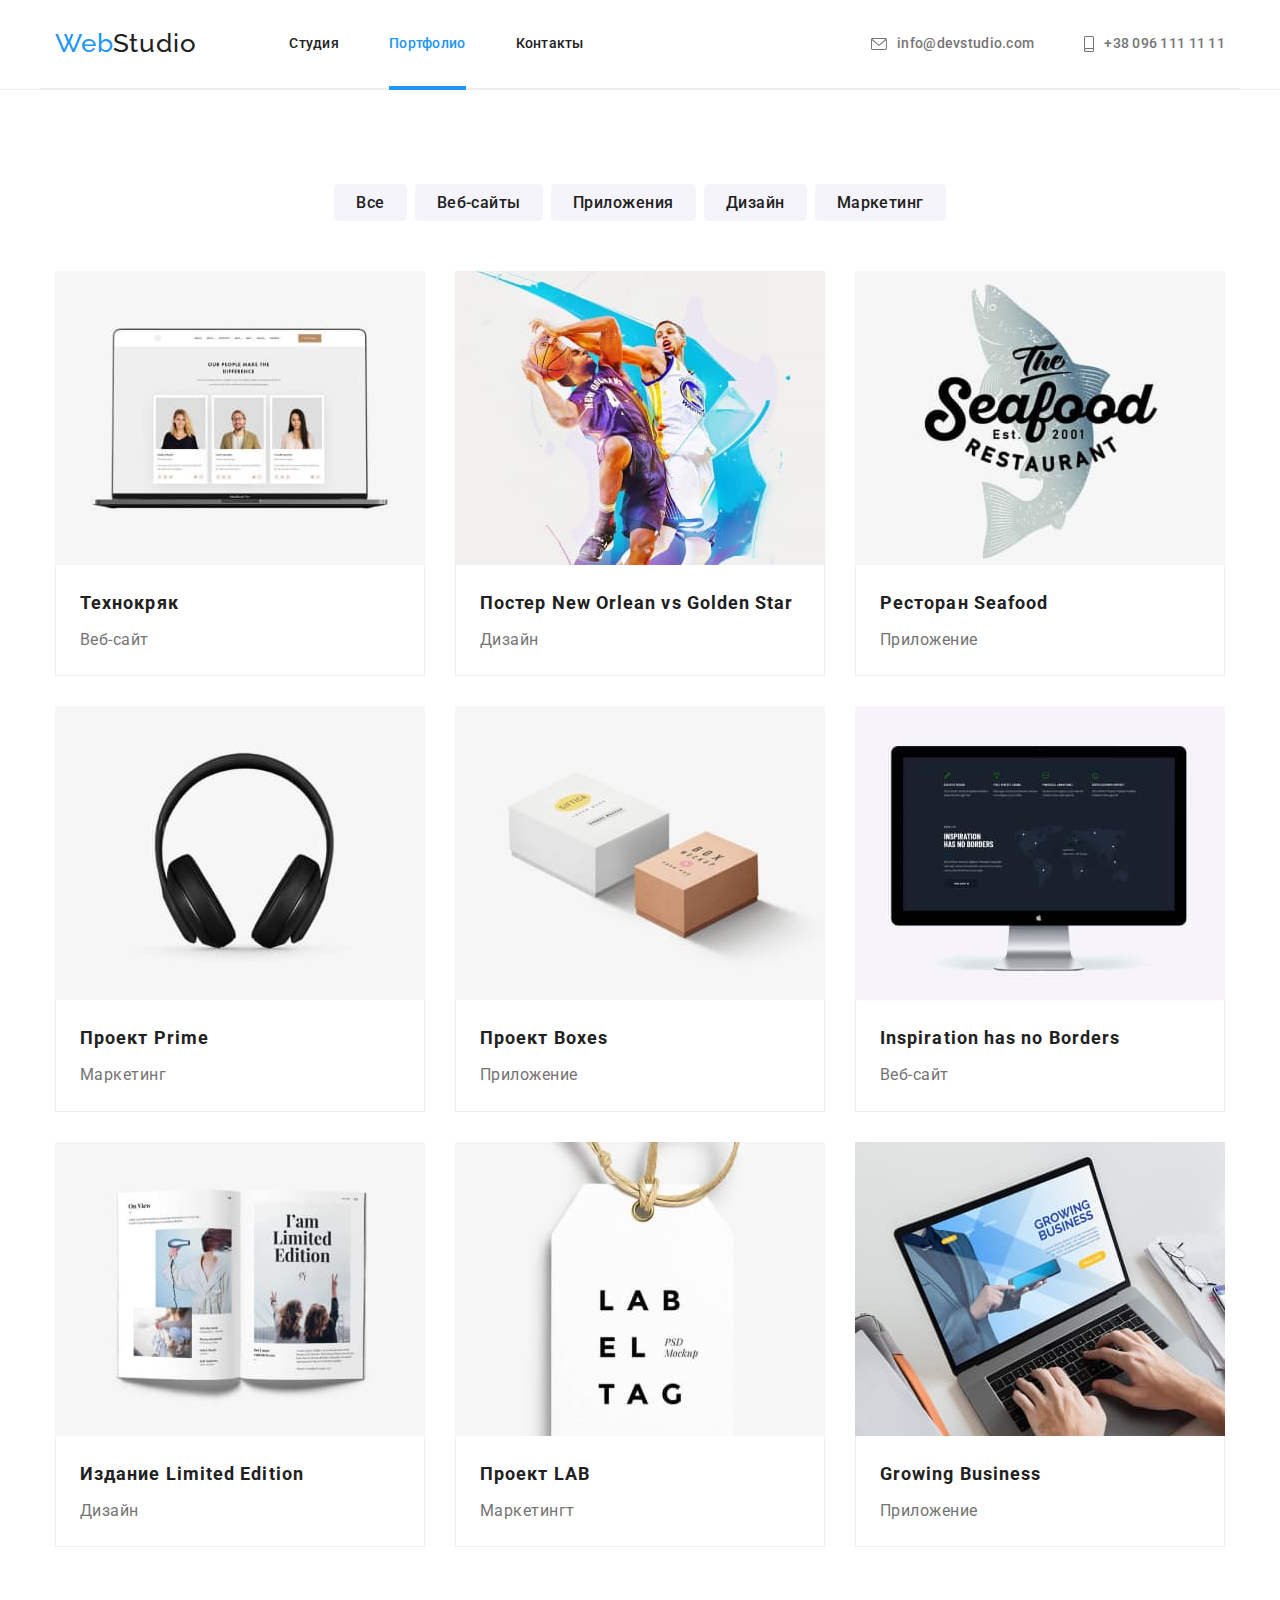
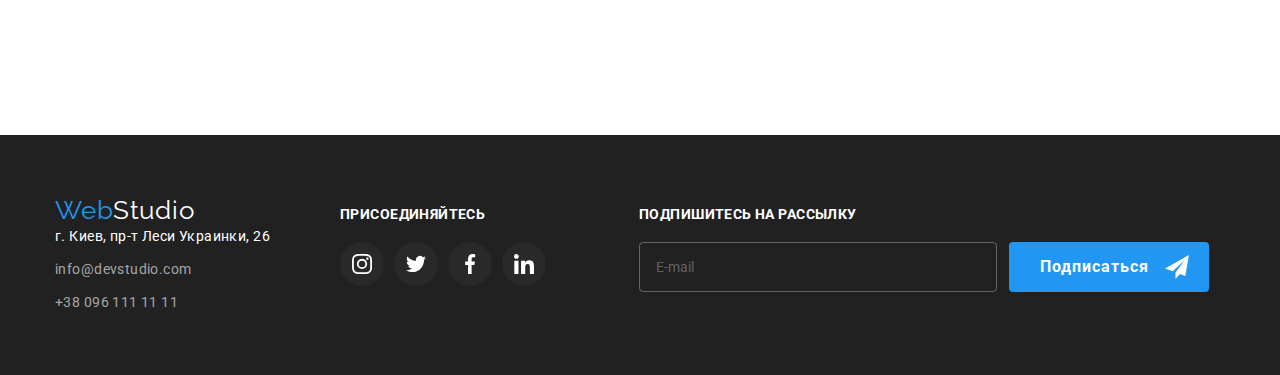
==== commit fa981e82: "новое" ====
--- a/portfolio.html
+++ b/portfolio.html
@@ -15,7 +15,7 @@
 
 <body class="page">
     <!-- Шапка -->
-    <header class="header">
+    <header class="header header__container">
         <div class="container header__container">
             <nav class="site-nav">
                 <a class="logo" href="">
@@ -37,8 +37,8 @@
                 </ul>
             </nav>
             <ul class="contact">
-                <li class="contact__item>
-            <a class=" contact__link" href="mailto:info@devstudio.com">
+                <li class="contact__item" >
+                <a class="contact__link " href="mailto:info@devstudio.com">
                     <svg class="contact__icon" width="16px" height="12px">
                         <use href="./images/icons.svg#envelope"></use>
                     </svg>
@@ -244,7 +244,7 @@
     <!-- Footer -->
     <footer class="footer">
         <div class="container footer__container">
-            <div class="footer__box">
+            <div class="footer__adress">
                 <a class="logo" href="">
                     <span class="logo__accent">Web</span>
                     <span class="logo__white">Studio</span>
